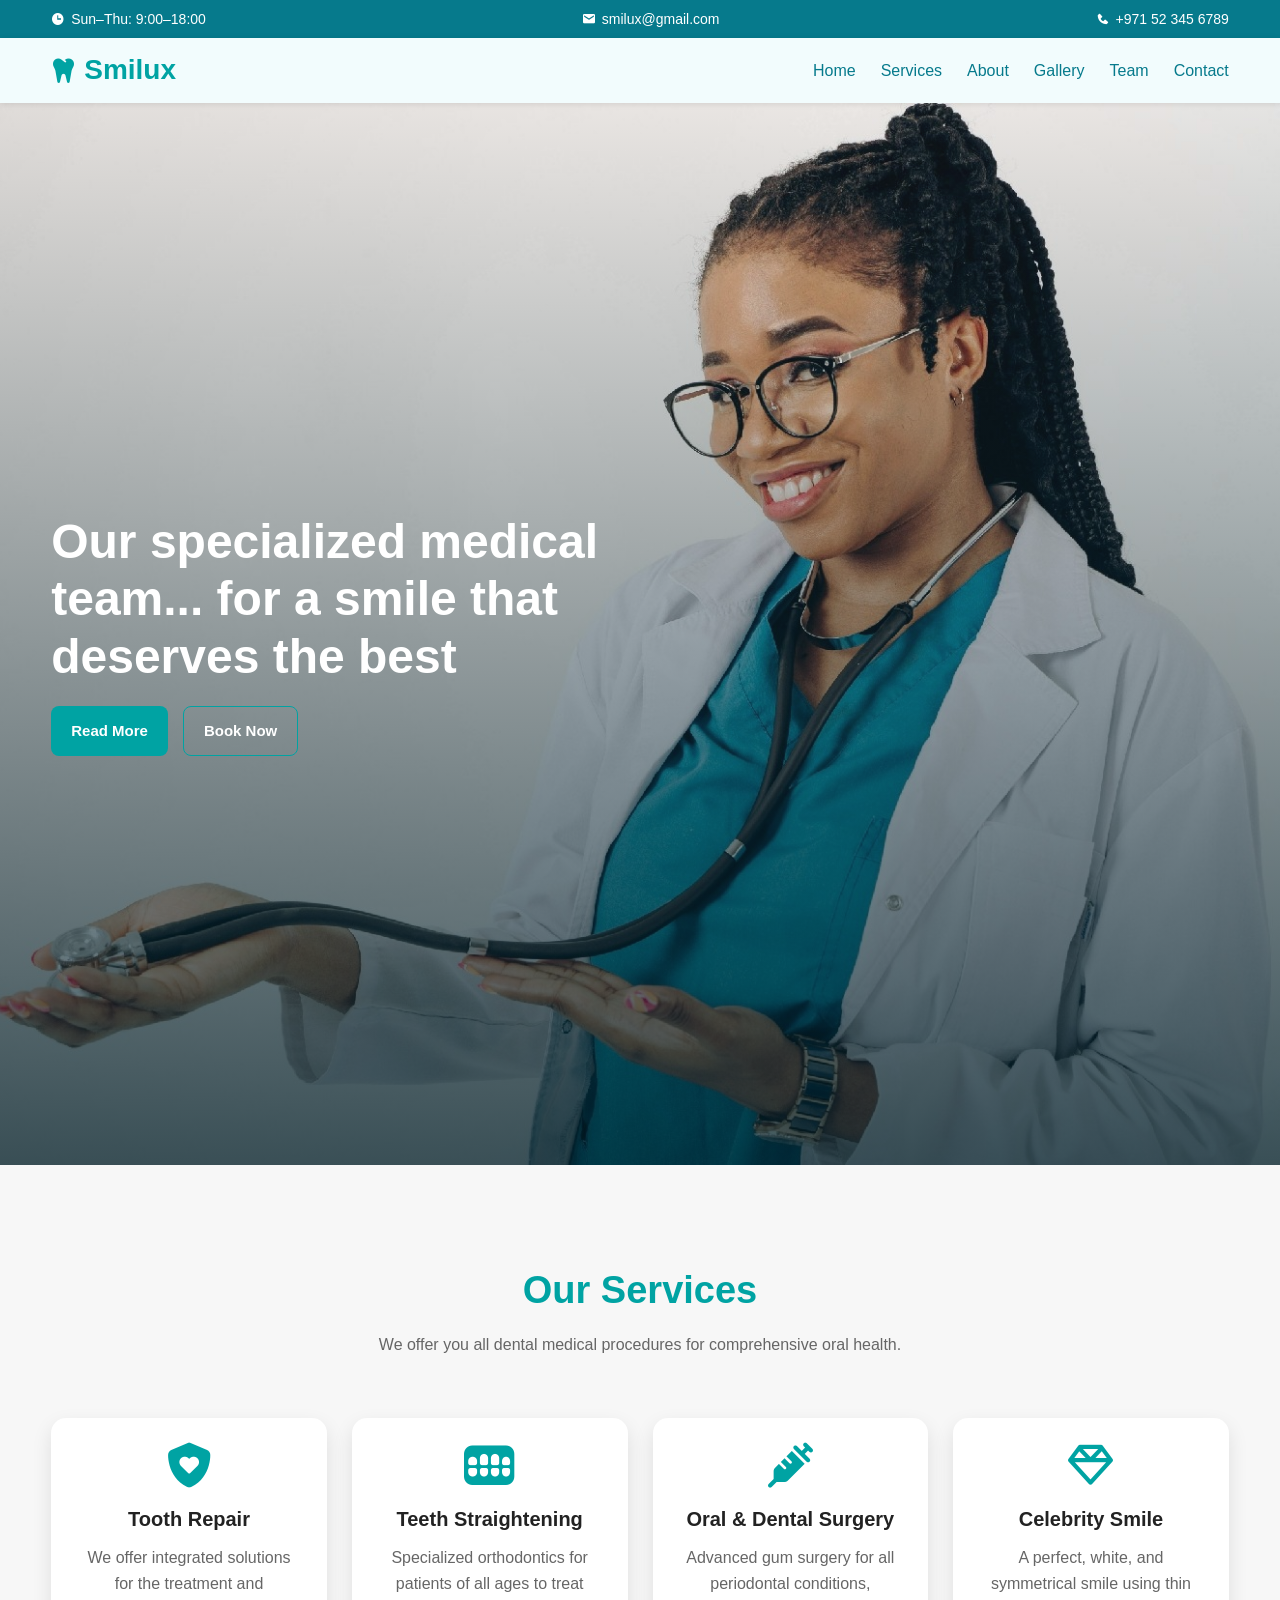
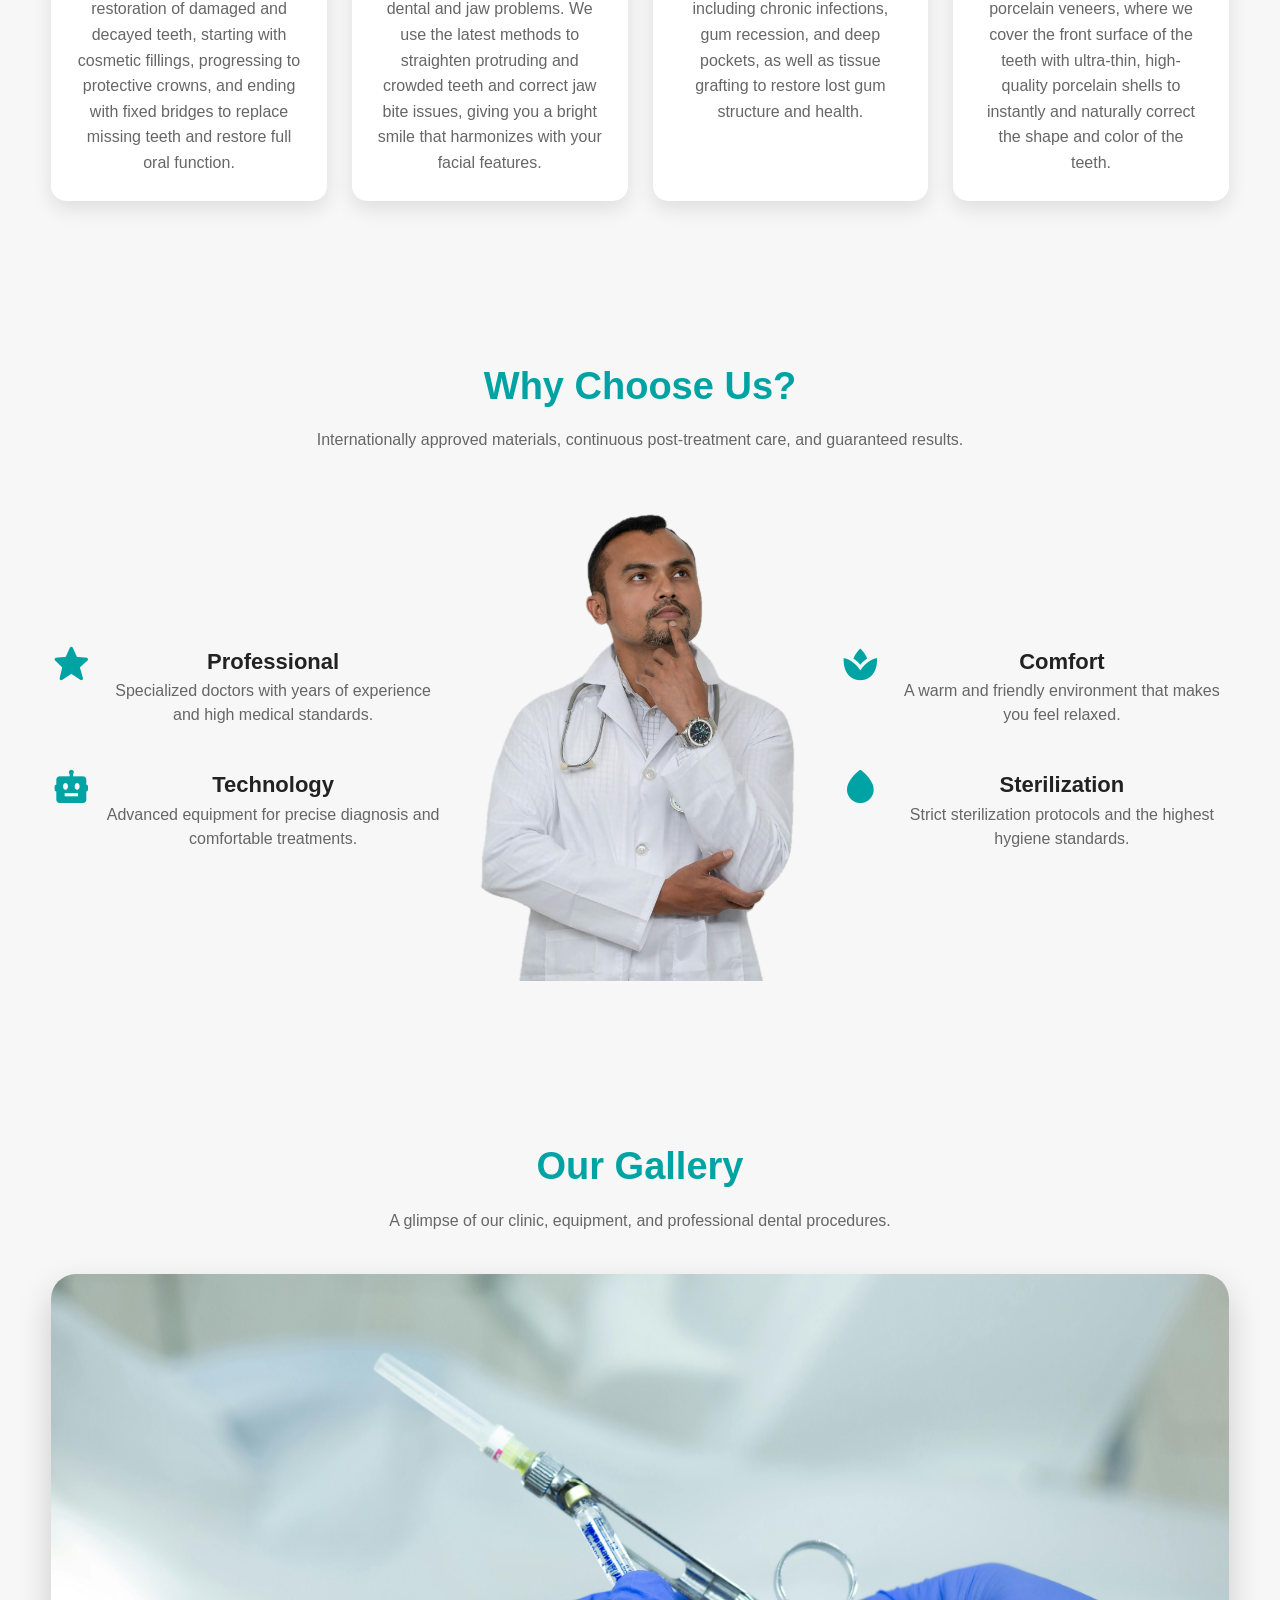
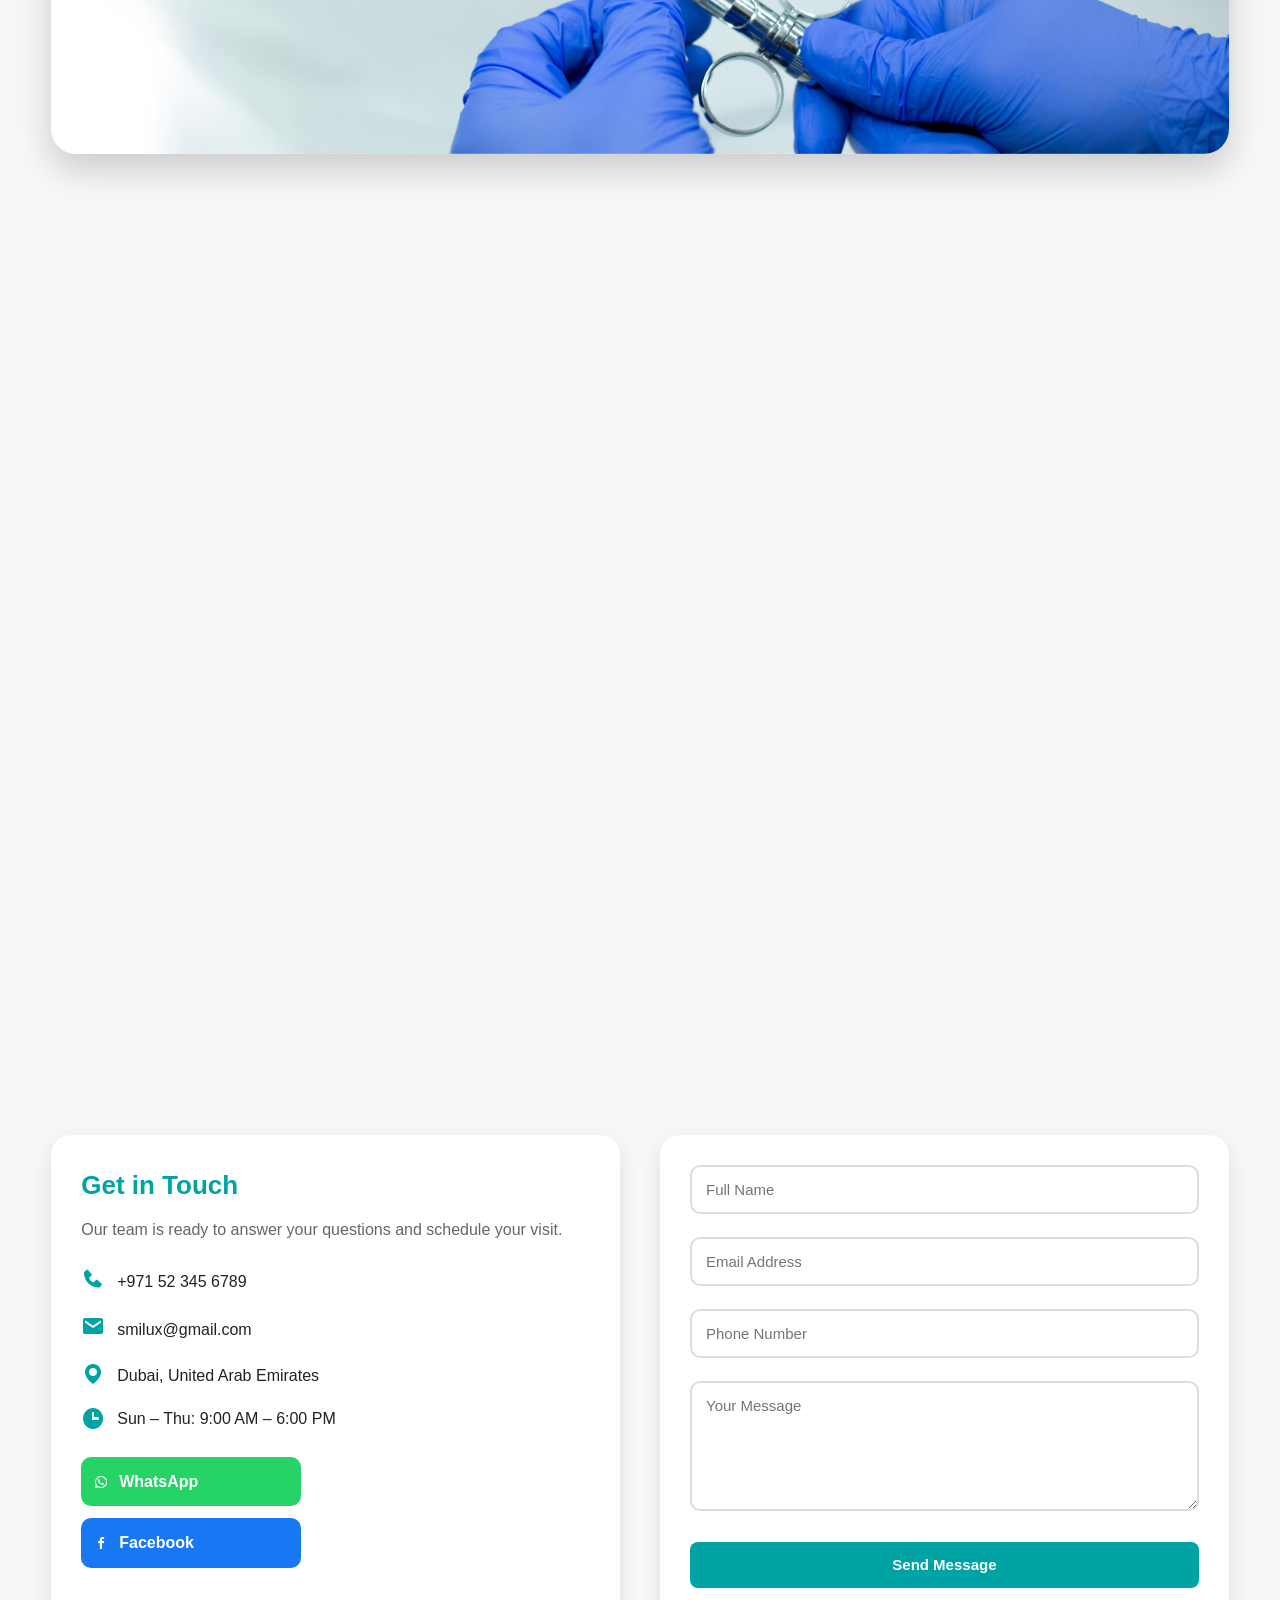
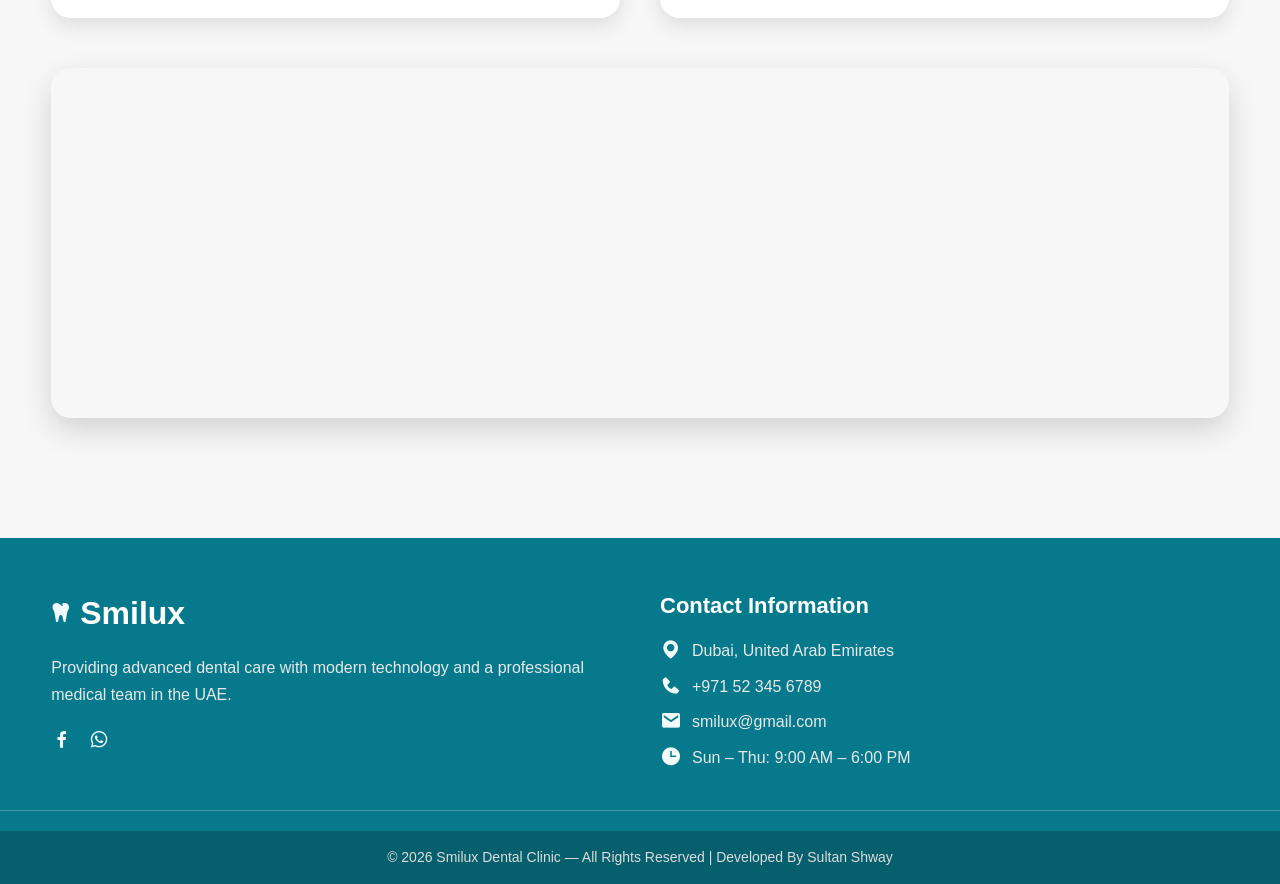
==== index.html @ c445cfec "Add files via upload" ====
<!DOCTYPE html>
<html style="scroll-behavior: smooth;">

<head>
    <meta charset="UTF-8">
    <meta name="viewport" content="width=device-width, initial-scale=1.0">
    <title>Smilux Dental Clinic</title>

    <link rel="stylesheet" href="https://cdnjs.cloudflare.com/ajax/libs/font-awesome/6.7.2/css/all.min.css">
    <link href="https://unpkg.com/boxicons@2.1.4/css/boxicons.min.css" rel="stylesheet">
    <link rel="icon" href="imegs/icon.png">
   
    <link href="https://unpkg.com/aos@2.3.1/dist/aos.css" rel="stylesheet">

    <link rel="stylesheet" href="style.css">
</head>

<body>

    <!-- التوب بار -->
    <section class="top-bar" id="top-bar">
        <div class="container top-flex">
            <div class="top-item"><i class="bx bxs-time"></i> Sun–Thu: 9:00–18:00</div>
            <div class="top-item"><i class="bx bxs-envelope"></i> smilux@gmail.com</div>
            <div class="top-item"><i class="bx bxs-phone"></i> +971 52 345 6789</div>
        </div>
    </section>

    <!-- النافبار  -->
    <header class="navbar">
        <div class="container nav-flex">

            <h2 class="logo"><i class="fa-solid fa-tooth"></i> Smilux</h2>

            <div class="menu-btn" id="menu-btn">
                <i class="bx bx-menu"></i>
            </div>

            <nav class="nav-links" id="nav-links">
                <a href="#top-bar">Home</a>
                <a href="#services">Services</a>
                <a href="#about">About</a>
                <a href="#gallary">Gallery</a>
                <a href="#team">Team</a>
                <a href="#contact">Contact</a>
            </nav>

        </div>
    </header>

    <!-- سكشن الهيرو -->
    <section class="hero" id="home">
        <div class="container">
            <h1 data-aos="fade-up">
                Our specialized medical team... for a smile that deserves the best
            </h1>

            <div class="btn-group">
                <a href="#services" class="btn btn-primary" data-aos="fade-down">Read More</a>
                <a href="booking.html" target="_blank" class="btn btn-outline" data-aos="fade-down">Book Now</a>
            </div>
        </div>
    </section>

    <!-- سكشن الخدمات الطبية -->
    <section class="services" id="services">
        <div class="container text-center">
            <h2 data-aos="fade-right">Our Services</h2>
            <p class="subtitle" data-aos="fade-right">
                We offer you all dental medical procedures for comprehensive oral health.
            </p>

            <div class="cards">
                <div class="card box" data-aos="fade-up">
                    <i class="fa-solid fa-shield-heart"></i>
                    <h4>Tooth Repair</h4>
                    <p>We offer integrated solutions for the treatment and restoration of damaged and decayed teeth,
                        starting with cosmetic fillings, progressing to protective crowns, and ending with fixed bridges
                        to replace missing teeth and restore full oral function.</p>
                </div>

                <div class="card box" data-aos="fade-up">
                    <i class="fa-solid fa-teeth"></i>
                    <h4>Teeth Straightening</h4>
                    <p>Specialized orthodontics for patients of all ages to treat dental and jaw problems. We use the
                        latest methods to straighten protruding and crowded teeth and correct jaw bite issues, giving
                        you a bright smile that harmonizes with your facial features.</p>
                </div>

                <div class="card box" data-aos="fade-up">
                    <i class="fa-solid fa-syringe"></i>
                    <h4>Oral & Dental Surgery</h4>
                    <p>Advanced gum surgery for all periodontal conditions, including chronic infections, gum recession,
                        and deep pockets, as well as tissue grafting to restore lost gum structure and health.</p>
                </div>

                <div class="card box" data-aos="fade-up">
                    <i class="fa-regular fa-gem"></i>
                    <h4>Celebrity Smile</h4>
                    <p>A perfect, white, and symmetrical smile using thin porcelain veneers, where we cover the front
                        surface of the teeth with ultra-thin, high-quality porcelain shells to instantly and naturally
                        correct the shape and color of the teeth.
                    </p>
                </div>
            </div>
        </div>
    </section>

    <!-- سكشن ال أباوت -->
    <section class="about" id="about">
        <div class="container text-center">

            <div class="title-box">
                <h2 data-aos="fade-right">Why Choose Us?</h2>
                <p class="subtitle" data-aos="fade-right">
                    Internationally approved materials, continuous post-treatment care, and guaranteed results.
                </p>
            </div>

            <div class="about-content">

                <div class="features" data-aos="fade-right">
                    <div class="feature">
                        <i class="bx bxs-star icon"></i>
                        <div>
                            <h3>Professional</h3>
                            <p>Specialized doctors with years of experience and high medical standards.</p>
                        </div>
                    </div>

                    <div class="feature">
                        <i class="bx bxs-bot icon"></i>
                        <div>
                            <h3>Technology</h3>
                            <p>Advanced equipment for precise diagnosis and comfortable treatments.</p>
                        </div>
                    </div>
                </div>

                <div class="about-img" data-aos="fade-up">
                    <img src="imegs/img2.png" alt="Doctor">
                </div>

                <div class="features" data-aos="fade-left">
                    <div class="feature">
                        <i class="bx bxs-spa icon"></i>
                        <div>
                            <h3>Comfort</h3>
                            <p>A warm and friendly environment that makes you feel relaxed.</p>
                        </div>
                    </div>

                    <div class="feature">
                        <i class="bx bxs-droplet icon"></i>
                        <div>
                            <h3>Sterilization</h3>
                            <p>Strict sterilization protocols and the highest hygiene standards.</p>
                        </div>
                    </div>
                </div>

            </div>
        </div>
    </section>

    <section class="gallery" id="gallary">
        <div class="container text-center">

            <h2 data-aos="fade-right">Our Gallery</h2>
            <p class="subtitle" data-aos="fade-right">
                A glimpse of our clinic, equipment, and professional dental procedures.
            </p>

            <!-- السلايدر -->
            <div class="gallery-hero" data-aos="zoom-in">
                <img id="galleryHeroImg" src="imegs/g1.jpg" alt="Gallery Hero">
            </div>

            <!-- الفيديوز -->
            <!-- <div class="gallery-grid">

                <div class="g-item">
                    <video src="videos/v1.mp4" controls></video>
                </div>

                <div class="g-item">
                    <video src="videos/v2.mp4" controls></video>
                </div>

                <div class="g-item">
                    <video src="videos/v5.mp4" controls></video>
                </div>

                <div class="g-item">
                    <video src="videos/v4.mp4" controls></video>
                </div> -->

                <!-- <div class="g-item">
                    <video src="videos/v5.mp4" controls></video>
                </div>

                <div class="g-item">
                    <video src="videos/v6.mp4" controls></video> -->
                <!-- </div> -->

            </div>

        </div>
    </section>


    <!-- سكشن الفريق الطبي -->
    <section class="team" id="team">
        <div class="container text-center">

            <h2 data-aos="fade-right">Our Team</h2>
            <p class="subtitle" data-aos="fade-right">
                Meet our professional and experienced dental specialists.
            </p>

            <div class="team-cards">

                <!-- دكتور الاول -->
                <div class="team-card box" data-aos="fade-up">
                    <div class="team-img">
                        <img src="imegs/im11.jpg" alt="Doctor">
                    </div>
                    <h3>Dr. Ella Jones</h3>
                    <p>Dental Surgeon</p>
                </div>
                <!-- الثاني -->
                <div class="team-card box" data-aos="fade-up">
                    <div class="team-img">
                        <img src="imegs/img2.jpg" alt="Doctor">
                    </div>
                    <h3>Dr. Ethan Smith</h3>
                    <p>Treatment Specialist</p>
                </div>
                <!-- الثالث -->
                <div class="team-card box" data-aos="fade-up">
                    <div class="team-img">
                        <img src="imegs/img3.jpg" alt="Doctor">
                    </div>
                    <h3>Dr. Mia Brown</h3>
                    <p>Cosmetic Dentistry</p>
                </div>
                <!-- الرابع -->
                <div class="team-card box" data-aos="fade-up">
                    <div class="team-img">
                        <img src="imegs/img4.jpg" alt="Doctor">
                    </div>
                    <h3>Dr. Guilia Fisher</h3>
                    <p>Orthodontics Specialist</p>
                </div>

            </div>
        </div>
    </section>


    <!-- سكشن التواصل -->
    <section class="contact" id="contact">
        <div class="container">

            <h2 data-aos="fade-right">Contact Us</h2>
            <p class="subtitle" data-aos="fade-right">
                We are here to assist you with appointments, inquiries, and dental consultations.
            </p>

            <div class="contact-wrapper">

                <!-- اليسار -->
                <div class="contact-info box" data-aos="fade-up">

                    <h3>Get in Touch</h3>
                    <p class="info-text">
                        Our team is ready to answer your questions and schedule your visit.
                    </p>

                    <div class="info-item">
                        <a href="tel:+971523456789" class="contact-link icon-link">
                            <i class="bx bxs-phone"></i>
                        </a>
                        <a href="tel:+971523456789" class="contact-link">+971 52 345 6789</a>
                    </div>

                    <div class="info-item">
                        <a href="mailto:contact@smilux.ae" class="contact-link icon-link">
                            <i class="bx bxs-envelope"></i>
                        </a>
                        <a href="mailto:contact@smilux.ae" class="contact-link">smilux@gmail.com</a>
                    </div>

                    <div class="info-item">
                        <i class="bx bxs-map"></i>
                        <span>Dubai, United Arab Emirates</span>
                    </div>

                    <div class="info-item">
                        <i class="bx bxs-time"></i>
                        <span>Sun – Thu: 9:00 AM – 6:00 PM</span>
                    </div>

                    <!-- السوشال -->
                    <div class="social-buttons">
                        <a href="https://wa.me/971523456789" target="_blank" class="whatsapp-btn">
                            <i class="bx bxl-whatsapp"></i> WhatsApp
                        </a>

                        <a href="https://facebook.com" target="_blank" class="facebook-btn">
                            <i class="bx bxl-facebook"></i> Facebook
                        </a>
                    </div>

                </div>

                <!-- اليمين -->
                <form class="contact-form box" id="contactForm" data-aos="fade-left">

                    <div class="form-group">
                        <input type="text" id="name" placeholder="Full Name" required>
                        <small class="error"></small>
                    </div>

                    <div class="form-group">
                        <input type="email" id="email" placeholder="Email Address" required>
                        <small class="error"></small>
                    </div>

                    <div class="form-group">
                        <input type="text" id="phone" placeholder="Phone Number" required>
                        <small class="error"></small>
                    </div>

                    <div class="form-group">
                        <textarea id="message" placeholder="Your Message" required></textarea>
                        <small class="error"></small>
                    </div>

                    <button class="btn btn-primary" type="submit">Send Message</button>

                    <p class="success-msg" id="successMsg">Message sent successfully!</p>

                </form>

            </div>

            <!-- الخريطة -->
            <div class="map" data-aos="zoom-in">
                <iframe
                    src="https://www.google.com/maps/embed?pb=!1m18!1m12!1m3!1d115632.4749489277!2d55.112268!3d25.204849!2m3!1f0!2f0!3f0!3m2!1i1024!2i768!4f13.1!3m3!1m2!1s0x3e5f434ddf6e4b0f%3A0xdeb6e5f7e5f0e!2sDubai%20-%20United%20Arab%20Emirates!5e0!3m2!1sen!2sae!4v1700000000000"
                    width="100%" height="350" style="border:0;" allowfullscreen="" loading="lazy">
                </iframe>
            </div>

        </div>
    </section>

    <!-- القسم السفلي -->
    <footer class="footer" data-aos="fade-up">
        <div class="container footer-content">

            <div class="footer-col">
                <h2 class="footer-logo"><i class="fa-solid fa-tooth"></i> Smilux</h2>
                <p class="footer-text">
                    Providing advanced dental care with modern technology and a professional medical team in the UAE.
                </p>

                <div class="footer-socials">
                    <a href="https://facebook.com" target="_blank"><i class="bx bxl-facebook"></i></a>
                    <a href="https://wa.me/971523456789" target="_blank"><i class="bx bxl-whatsapp"></i></a>
                </div>
            </div>

            <div class="footer-col">
                <h3>Contact Information</h3>

                <p><i class="bx bxs-map"></i> Dubai, United Arab Emirates</p>
                <p><i class="bx bxs-phone"></i> +971 52 345 6789</p>
                <p><i class="bx bxs-envelope"></i>smilux@gmail.com</p>
                <p><i class="bx bxs-time"></i> Sun – Thu: 9:00 AM – 6:00 PM</p>
            </div>

        </div>

        <div class="footer-divider"></div>

        <div class="footer-bottom">
            © 2026 Smilux Dental Clinic — All Rights Reserved | Developed By Sultan Shway
        </div>
    </footer>

    <button class="back-to-top" id="backToTop">
        <i class="bx bx-chevron-up"></i>
    </button>





    <!-- AOS -->
    <script src="https://unpkg.com/aos@2.3.1/dist/aos.js"></script>
    <script>AOS.init();</script>

    <script src="script.js"></script>

</body>

</html>
---- style.css ----
* {
    margin: 0;
    padding: 0;
    box-sizing: border-box;
    font-family: sans-serif;
}

:root {
    --primary: #067a8c;
    --accent: #00a3a3;
    --light: #f2fcfd;
    --text-dark: #222;
    --text-gray: #666;
    --bg-light: #f7f7f7;
    --bg-hero: #ddd9d6;
    --space-sm: 15px;
    --space-md: 30px;
    --space-lg: 60px;
    --radius-md: 15px;
    --radius-lg: 20px;
}

html {
    scroll-behavior: smooth;
}

body {
    background: var(--bg-light);
    line-height: 1.6;
    overflow-x: hidden;
    color: var(--text-dark);
}

img,
video,
iframe {
    max-width: 100%;
    display: block;
}

.container {
    width: min(92%, 1200px);
    margin: 0 auto;
}

.flex-between {
    display: flex;
    justify-content: space-between;
    align-items: center;
}

.text-center {
    text-align: center;
}

.btn {
    display: inline-flex;
    align-items: center;
    justify-content: center;
    min-height: 46px;
    padding: 12px 20px;
    border-radius: 8px;
    cursor: pointer;
    font-weight: 700;
    border: none;
    transition: 0.3s ease;
    font-size: 15px;
    text-decoration: none;
    text-align: center;
}

.btn-primary {
    background: var(--accent);
    color: #fff;
}

.btn-outline {
    background: transparent;
    border: 1px solid var(--accent);
    color: #fff;
}

.btn:hover {
    transform: scale(1.05);
}

.box {
    background: #fff;
    border-radius: var(--radius-md);
    padding: 25px;
    box-shadow: 0 8px 20px rgba(0, 0, 0, 0.1);
    transition: 0.3s ease;
}

.box:hover {
    transform: translateY(-10px);
    box-shadow: 0 12px 25px rgba(0, 0, 0, 0.25);
}

/* التوب بار */
.top-bar {
    background: var(--primary);
    color: #fff;
    padding: 8px 0;
    font-size: 14px;
}

.top-flex {
    display: flex;
    justify-content: space-between;
    align-items: center;
    gap: 15px;
    flex-wrap: wrap;
}

.top-item {
    display: flex;
    align-items: center;
    gap: 6px;
}

/* النافبار */
.navbar {
    background: var(--light);
    padding: 10px 0;
    position: sticky;
    top: 0;
    z-index: 100;
    box-shadow: 0 1px 6px rgba(0, 0, 0, 0.1);
}

.logo {
    font-size: clamp(1.5rem, 3vw, 1.75rem);
    font-weight: 700;
    color: var(--accent);
    display: flex;
    align-items: center;
    gap: 8px;
}

.nav-flex {
    display: flex;
    justify-content: space-between;
    align-items: center;
    gap: 20px;
    position: relative;
}

.nav-links {
    display: flex;
    gap: 25px;
    align-items: center;
    flex-wrap: wrap;
}

.nav-links a {
    text-decoration: none;
    color: var(--primary);
    font-weight: 500;
    transition: 0.3s;
}

.nav-links a:hover {
    color: var(--accent);
}

.menu-btn {
    display: none;
    font-size: 30px;
    cursor: pointer;
    color: var(--primary);
}

/* الهيرو */
.hero {
    height: 118vh;
    background: linear-gradient(rgba(255, 255, 255, 0.05), rgba(0, 30, 40, 0.75)), url("imegs/img1.jpg") no-repeat center/cover;
    background-size: cover;
    background-position: center;
    display: flex;
    align-items: center;
    color: #fff;
    padding: 80px 0;
}

.hero h1 {
    max-width: 640px;
    font-size: clamp(2rem, 5vw, 3rem);
    margin-bottom: 20px;
    line-height: 1.2;
}

.btn-group {
    display: flex;
    gap: 15px;
    flex-wrap: wrap;
}

.btn-group .btn {
    transition: all 0.3s ease;
}

.btn-group .btn:hover {
    animation: softPulse 0.85s ease-in-out infinite;
}

@keyframes softPulse {
    0% {
        transform: scale(1);
    }

    50% {
        transform: scale(1.045);
    }

    100% {
        transform: scale(1);
    }
}

.services,
.about,
.gallery,
.team,
.contact {
    padding: var(--space-lg) 0;
}

.services h2,
.title-box h2,
.gallery h2,
.team h2,
.contact h2 {
    font-size: clamp(2rem, 4vw, 2.375rem);
    color: var(--accent);
    margin: 35px auto 10px;
}

.services .subtitle,
.title-box .subtitle,
.gallery .subtitle,
.team .subtitle,
.contact .subtitle {
    max-width: 650px;
    margin: 0 auto 40px;
    color: var(--text-gray);
    line-height: 1.7;
}

/* سكشن الخدمات الطبية */
.cards {
    display: grid;
    grid-template-columns: repeat(auto-fit, minmax(240px, 1fr));
    gap: 25px;
    margin-top: 60px;
}

.card {
    min-height: 100%;
}

.card i {
    font-size: 45px;
    color: var(--accent);
    margin-bottom: 15px;
}

.card i:hover {
    color: var(--primary);
}

.card h4 {
    font-size: 20px;
    color: var(--text-dark);
    margin-bottom: 10px;
}

.card p {
    color: var(--text-gray);
}

/* سكشن ال أباوت */
.about-content {
    margin-top: var(--space-lg);
    display: grid;
    grid-template-columns: 1fr minmax(240px, 320px) 1fr;
    align-items: center;
    gap: 40px;
}

.about-img img {
    width: 100%;
    max-width: 320px;
    margin: 0 auto;
}

.features {
    display: flex;
    flex-direction: column;
    gap: 40px;
    width: 100%;
}

.feature {
    display: flex;
    align-items: flex-start;
    gap: 15px;
}

.feature .icon {
    font-size: 40px;
    color: var(--accent);
    min-width: 40px;
}

.feature .icon:hover {
    color: var(--primary);
}

.feature h3 {
    font-size: 22px;
    color: var(--text-dark);
}

.feature p {
    color: var(--text-gray);
    line-height: 1.5;
}

/* سكشن المعرض السلايدر */
.gallery-hero {
    width: 100%;
    height: clamp(240px, 50vw, 480px);
    border-radius: 25px;
    overflow: hidden;
    margin-bottom: 45px;
    box-shadow: 0 15px 35px rgba(0, 0, 0, 0.18);
    position: relative;
}

.gallery-hero img {
    width: 100%;
    height: 100%;
    object-fit: cover;
    opacity: 1;
    transition: opacity 0.8s ease, transform 0.8s ease;
}

@keyframes heroTransition {
    0% {
        opacity: 0;
        transform: scale(1.08) translateX(20px);
    }

    50% {
        opacity: 0.5;
        transform: scale(1.03) translateX(10px);
    }

    100% {
        opacity: 1;
        transform: scale(1) translateX(0);
    }
}

.gallery-hero img.animate {
    animation: heroTransition 1s ease forwards;
}

.gallery-grid {
    display: grid;
    grid-template-columns: repeat(2, minmax(0, 1fr));
    gap: 25px;
    margin-top: 30px;
}

.g-item {
    position: relative;
    overflow: hidden;
    border-radius: 20px;
    background: #000;
    box-shadow: 0 10px 25px rgba(0, 0, 0, 0.22);
    transition: transform 0.3s ease, box-shadow 0.3s ease;
    aspect-ratio: 3 / 1.8;
}

.g-item video {
    width: 100%;
    height: 100%;
    object-fit: cover;
    border-radius: 20px;
    transition: transform 0.45s ease, filter 0.35s ease;
}

.g-item::after {
    content: "";
    position: absolute;
    inset: 0;
    background: linear-gradient(to bottom, rgba(0, 0, 0, 0.0), rgba(0, 0, 0, 0.25));
    opacity: 0;
    transition: opacity 0.35s ease;
    pointer-events: none;
}

.g-item:hover {
    transform: translateY(-6px);
    box-shadow: 0 14px 30px rgba(0, 0, 0, 0.28);
}

.g-item:hover video {
    transform: scale(1.05);
    filter: brightness(0.9);
}

.g-item:hover::after {
    opacity: 0.6;
}

/* سكشن الفريق الطبي */
.team-cards {
    display: grid;
    grid-template-columns: repeat(auto-fit, minmax(240px, 1fr));
    gap: 30px;
}

.team-card {
    padding: 40px;
    border-radius: 20px;
    text-align: center;
    transition: 0.4s ease;
    position: relative;
    overflow: hidden;
    height: 350px;
}

.team-img {
    width: min(200px, 70vw);
    aspect-ratio: 1 / 1;
    margin: 0 auto 15px;
    border-radius: 50%;
    overflow: hidden;
    border: 4px solid var(--accent);
    box-shadow: 0 8px 20px rgba(0, 0, 0, 0.15);
}

.team-img img {
    width: 100%;
    height: 100%;
    object-fit: cover;
    transition: transform 0.5s ease;
}

.team-card h3 {
    font-size: 20px;
    color: var(--text-dark);
    margin-bottom: 5px;
}

.team-card p {
    color: var(--text-gray);
    font-size: 15px;
}

.team-card:hover {
    transform: translateY(-10px);
    box-shadow: 0 15px 35px rgba(0, 0, 0, 0.25);
}

.team-card:hover .team-img img {
    transform: translateY(-6px) rotate(3deg);
}

/* سكشن التواصل */
.contact-wrapper {
    display: grid;
    grid-template-columns: repeat(2, minmax(0, 1fr));
    gap: 40px;
}

.contact-info,
.contact-form {
    width: 100%;
    padding: 30px;
    border-radius: var(--radius-lg);
}

.contact-info h3 {
    font-size: 26px;
    color: var(--accent);
    margin-bottom: 10px;
}

.contact-info .info-text {
    color: var(--text-gray);
    margin-bottom: 25px;
}

.info-item {
    display: flex;
    align-items: center;
    gap: 12px;
    margin-bottom: 18px;
    color: var(--text-dark);
    word-break: break-word;
}

.info-item i {
    font-size: 24px;
    color: var(--accent);
    flex-shrink: 0;
}

.contact-link {
    color: var(--text-dark);
    text-decoration: none;
    transition: 0.3s;
    overflow-wrap: anywhere;
}

.contact-link:hover {
    color: var(--accent);
}

.icon-link i {
    transition: 0.3s;
}

.icon-link:hover i {
    animation: shake 0.4s ease;
    color: var(--primary);
}

@keyframes shake {
    0% {
        transform: translateX(0);
    }

    25% {
        transform: translateX(-3px);
    }

    50% {
        transform: translateX(3px);
    }

    75% {
        transform: translateX(-3px);
    }

    100% {
        transform: translateX(0);
    }
}

.social-buttons {
    margin-top: 25px;
    display: flex;
    flex-direction: column;
    gap: 12px;
    width: min(220px, 100%);
}

.social-buttons a {
    display: flex;
    align-items: center;
    gap: 10px;
    padding: 12px;
    border-radius: 10px;
    color: #fff;
    font-weight: 600;
    text-decoration: none;
    transition: 0.3s;
}

.whatsapp-btn {
    background: #25d366;
}

.whatsapp-btn:hover {
    background: #1ebe5d;
    transform: translateY(-3px);
}

.facebook-btn {
    background: #1877f2;
}

.facebook-btn:hover {
    background: #0f5fcc;
    transform: translateY(-3px);
}

.form-group {
    margin-bottom: 5px;
}

.contact-form input,
.contact-form textarea,
input,
select {
    width: 100%;
    padding: 14px;
    border-radius: 10px;
    border: 2px solid #ddd;
    outline: none;
    font-size: 15px;
    transition: 0.3s;
}

.contact-form input:focus,
.contact-form textarea:focus,
input:focus,
select:focus {
    border-color: var(--accent);
}

.contact-form textarea {
    min-height: 130px;
    resize: vertical;
}

.error {
    color: red;
    font-size: 13px;
    margin-top: 4px;
    display: none;
}

.success-msg,
.success {
    color: green;
    margin-top: 10px;
    display: none;
    font-weight: 600;
}

.map {
    margin-top: 50px;
    border-radius: var(--radius-lg);
    overflow: hidden;
    box-shadow: 0 12px 30px rgba(0, 0, 0, 0.15);
}

/* القسم السفلي للموقع */
.footer {
    background: var(--primary);
    color: #fff;
    padding: 50px 0 0;
    margin-top: 60px;
}

.footer-content {
    display: grid;
    grid-template-columns: repeat(2, minmax(0, 1fr));
    gap: 40px;
}

.footer-col {
    width: 100%;
}

.footer-logo {
    font-size: 32px;
    font-weight: 700;
    display: flex;
    align-items: center;
    gap: 10px;
    color: #fff;
    flex-wrap: wrap;
}

.footer-text {
    margin: 15px 0 20px;
    color: #e8e8e8;
    line-height: 1.7;
}

.footer-socials {
    display: flex;
    gap: 15px;
}

.footer-socials a {
    font-size: 28px;
    color: #fff;
    transition: 0.3s;
}

.footer-socials a:hover {
    color: var(--accent);
    transform: translateY(-4px);
}

.footer-col h3 {
    margin-bottom: 15px;
    font-size: 22px;
    color: #fff;
}

.footer-col p {
    margin-bottom: 10px;
    display: flex;
    align-items: flex-start;
    gap: 10px;
    color: #e8e8e8;
}

.footer-col i {
    font-size: 22px;
    color: var(--light);
    flex-shrink: 0;
}

.footer-divider {
    width: 100%;
    height: 1px;
    background: rgba(255, 255, 255, 0.25);
    margin-top: 30px;
}

.footer-bottom {
    margin-top: 20px;
    padding: 15px 12px;
    text-align: center;
    background: #055f6d;
    font-size: 14px;
    color: #dcdcdc;
}

.back-to-top {
    position: fixed;
    bottom: 25px;
    right: 25px;
    width: 48px;
    height: 48px;
    background: var(--accent);
    color: #fff;
    border: none;
    border-radius: 50%;
    font-size: 28px;
    cursor: pointer;
    display: none;
    align-items: center;
    justify-content: center;
    box-shadow: 0 6px 18px rgba(0, 0, 0, 0.25);
    transition: 0.3s ease;
    z-index: 999;
}

.back-to-top:hover {
    background: var(--primary);
    transform: translateY(-4px);
}

/* صفحة الحجز ال booking */
.booking-header {
    text-align: center;
    min-height: 90px;
    width: 100%;
    background-color: #00a3a3;
    color: #fff;
    padding: 20px 16px;
}

.booking-header h1 {
    font-size: clamp(1.8rem, 4vw, 2.4rem);
}

.booking-header h2 {
    font-size: clamp(1rem, 2.5vw, 1.4rem);
    font-weight: 600;
}

.booking-page {
    display: flex;
    align-items: center;
    justify-content: center;
    margin-top: 40px;
    padding: 0 16px 40px;
}

.header {
    text-align: center;
    padding: 50px 20px;
    background: linear-gradient(135deg, #0aa6c8, #0ac8b4);
    color: white;
}

.header h1 {
    margin: 0;
    font-size: 36px;
}

.header p {
    margin-top: 10px;
    font-size: 18px;
    opacity: 0.9;
}

.booking-box {
    max-width: 600px;
    margin: 40px auto;
    background: white;
    padding: 35px;
    border-radius: 18px;
    box-shadow: 0 10px 35px rgba(0, 0, 0, 0.08);
}

form {
    display: flex;
    flex-direction: column;
    gap: 18px;
}

label {
    color: #0a5c6b;
}

.input-error {
    border-color: #d9534f !important;
}

.select-wrapper {
    position: relative;
    background: #f8feff;
    border-radius: 10px;
    border: 1.5px solid #d4e6ea;
    padding: 2px;
}

.select-wrapper::after {
    content: "▾";
    position: absolute;
    top: 50%;
    right: 14px;
    transform: translateY(-50%);
    color: #0aa6c8;
    pointer-events: none;
    font-size: 18px;
}

select {
    appearance: none;
    -webkit-appearance: none;
    -moz-appearance: none;
    background: transparent;
    padding-right: 40px;
}

select option {
    padding: 12px;
    background: #ffffff;
    border-bottom: 1px solid #eef4f6;
}

select option:hover {
    background: #e8faff !important;
    color: #0aa6c8;
}

select::-webkit-scrollbar {
    width: 8px;
}

select::-webkit-scrollbar-thumb {
    background: #0aa6c8;
    border-radius: 10px;
}

select::-webkit-scrollbar-track {
    background: #e6f4f8;
}

.btn-sub {
    background: #0aa6c8;
    color: white;
    padding: 14px;
    border: none;
    border-radius: 10px;
    font-size: 18px;
    cursor: pointer;
    transition: 0.3s ease;
}

.btn-sub:hover {
    background: #0886a3;
    box-shadow: 0 8px 20px rgba(10, 166, 200, 0.35);
    transform: translateY(-3px);
}

/* resspon */
@media (max-width: 992px) {
    .top-flex {
        justify-content: center;
        gap: 10px;
    }

    .about-content {
        grid-template-columns: 1fr;
        text-align: center;
    }

    .feature {
        justify-content: center;
        text-align: left;
    }

    .contact-wrapper,
    .footer-content {
        grid-template-columns: 1fr;
    }
}

@media (max-width: 768px) {
    .menu-btn {
        display: block;
    }

    .nav-links {
        display: none;
        flex-direction: column;
        position: absolute;
        top: calc(100% + 10px);
        left: 0;
        width: 100%;
        background: var(--light);
        padding: 20px;
        gap: 18px;
        text-align: center;
        box-shadow: 0 4px 10px rgba(0, 0, 0, 0.1);
        border-radius: 0 0 16px 16px;
        z-index: 9999;
    }

    .nav-links.active {
        display: flex;
    }

    .top-flex {
        flex-direction: column;
        gap: 6px;
        font-size: 13px;
    }

    .hero {
        min-height: auto;
        padding: 70px 0;
        text-align: center;
        background-position: center;
    }

    .hero h1 {
        max-width: 100%;
    }

    .btn-group {
        justify-content: center;
    }

    .gallery-grid {
        grid-template-columns: 1fr;
    }

    .box,
    .contact-info,
    .contact-form {
        padding: 20px;
    }

    .footer {
        margin-top: 40px;
    }
}

@media (max-width: 576px) {
    .container {
        width: min(94%, 1200px);
    }

    .services,
    .about,
    .gallery,
    .team,
    .contact {
        padding: 45px 0;
    }

    .btn,
    .btn-group .btn {
        width: 100%;
    }

    .btn-group {
        flex-direction: column;
    }

    .feature {
        flex-direction: column;
        align-items: center;
        text-align: center;
    }

    .contact-info,
    .contact-form,
    .card,
    .team-card {
        width: 100%;
    }

    .info-item {
        align-items: flex-start;
    }

    .social-buttons {
        width: 100%;
    }

    .back-to-top {
        width: 42px;
        height: 42px;
        right: 16px;
        bottom: 16px;
        font-size: 24px;
    }
}

@media (max-width: 400px) {
    .logo {
        font-size: 1.3rem;
    }

    .booking-page {
        padding: 0 12px 30px;
    }

    .booking-header h1 {
        font-size: 1.6rem;
    }
}
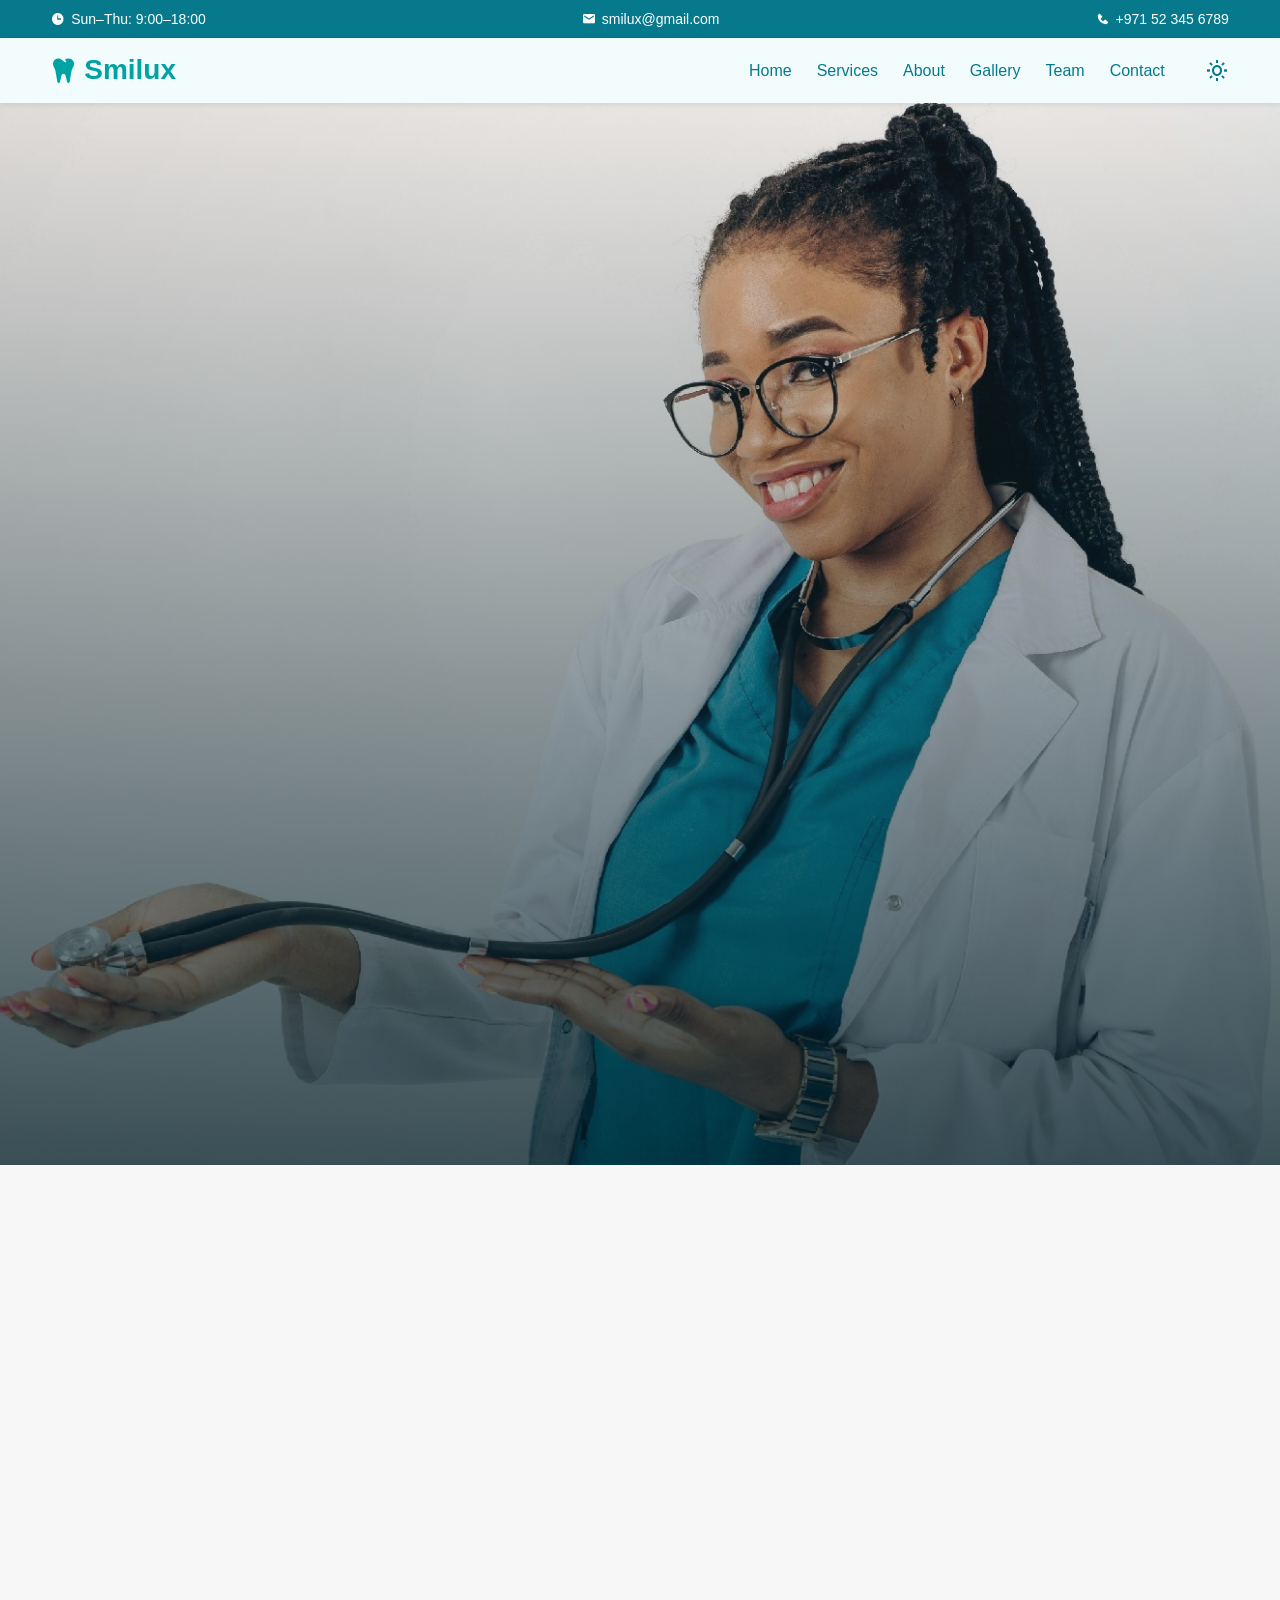
==== commit 5b50a0ed: "Add files via upload" ====
--- a/index.html
+++ b/index.html
@@ -9,7 +9,7 @@
     <link rel="stylesheet" href="https://cdnjs.cloudflare.com/ajax/libs/font-awesome/6.7.2/css/all.min.css">
     <link href="https://unpkg.com/boxicons@2.1.4/css/boxicons.min.css" rel="stylesheet">
     <link rel="icon" href="imegs/icon.png">
-   
+
     <link href="https://unpkg.com/aos@2.3.1/dist/aos.css" rel="stylesheet">
 
     <link rel="stylesheet" href="style.css">
@@ -43,6 +43,9 @@
                 <a href="#gallary">Gallery</a>
                 <a href="#team">Team</a>
                 <a href="#contact">Contact</a>
+                <div class="theme-toggle" id="theme-toggle">
+                    <i class="bx bx-sun"></i>
+                </div>
             </nav>
 
         </div>
@@ -195,15 +198,15 @@
                     <video src="videos/v4.mp4" controls></video>
                 </div> -->
 
-                <!-- <div class="g-item">
+            <!-- <div class="g-item">
                     <video src="videos/v5.mp4" controls></video>
                 </div>
 
                 <div class="g-item">
                     <video src="videos/v6.mp4" controls></video> -->
-                <!-- </div> -->
-
-            </div>
+            <!-- </div> -->
+
+        </div>
 
         </div>
     </section>
--- a/style.css
+++ b/style.css
@@ -20,27 +20,177 @@
     --radius-lg: 20px;
 }
 
+:root[data-theme="dark"] {
+    /* الألوان الأساسية */
+    --primary: #0aa0b5;
+    --accent: #00c2c2;
+
+    /* الخلفيات (Soft Dark عالمي) */
+    --bg-light: #141617;     /* الخلفية العامة */
+    --bg-hero: #1a1d1f;      /* خلفية الهيرو */
+    --light: #121718;        /* خلفية العناصر الثانوية */
+    --card-bg: #1c1f21;      /* خلفية الكروت */
+    --section-bg: #16181a;   /* خلفية الأقسام */
+
+    /* النصوص */
+    --text-dark: #e8e8e8;    /* النص الأساسي */
+    --text-gray: #b8b8b8;    /* النص الثانوي */
+    --text-muted: #8a8a8a;   /* النص الضعيف */
+
+    /* الحدود */
+    --border-soft: rgba(255, 255, 255, 0.06);
+
+    /* الظلال */
+    --shadow-soft: 0 4px 20px rgba(0, 0, 0, 0.35);
+}
+
+
+[data-theme="dark"] body {
+    background: var(--bg-light);
+    color: var(--text-dark);
+}
+
+
+[data-theme="dark"] .top-bar {
+    background: #1c1f21; /* أفتح طبقة */
+    color: var(--text-gray);
+    border-bottom: 1px solid var(--border-soft);
+}
+
+[data-theme="dark"] .top-bar i {
+    color: var(--text-dark);
+}
+
+
+
+[data-theme="dark"] .navbar {
+    background: #181a1c;
+    border-bottom: 1px solid var(--border-soft);
+}
+
+[data-theme="dark"] .navbar a {
+    color: var(--text-dark);
+}
+
+[data-theme="dark"] .navbar a:hover {
+    color: var(--accent);
+}
+
+[data-theme="dark"] .navbar i {
+    color: var(--text-dark);
+}
+
+/* زر أساسي */
+.btn-primary {
+    background: #0aa0b5;
+    color: #fff;
+    border: none;
+    padding: 12px 28px;
+    border-radius: 6px;
+    transition: 0.3s ease;
+}
+
+.btn-primary:hover {
+    background: #00c2c2;
+}
+
+/* زر ثانوي */
+.btn-secondary {
+    background: #2a2a2a;
+    color: #fff;
+    border: none;
+    padding: 12px 28px;
+    border-radius: 6px;
+    transition: 0.3s ease;
+}
+
+.btn-secondary:hover {
+    background: #3a3a3a;
+}
+
+/* تثبيت الأزرار في الوضع الداكن */
+[data-theme="dark"] .btn-primary {
+    background: #0aa0b5 !important;
+    color: #fff !important;
+}
+
+[data-theme="dark"] .btn-primary:hover {
+    background: #00c2c2 !important;
+}
+
+[data-theme="dark"] .btn-secondary {
+    background: #2a2a2a !important;
+    color: #fff !important;
+}
+
+[data-theme="dark"] .btn-secondary:hover {
+    background: #3a3a3a !important;
+}
+[data-theme="dark"] i,
+[data-theme="dark"] svg {
+    color: var(--text-dark) !important;
+    fill: var(--text-dark) !important;
+}
+[data-theme="dark"] .card,
+[data-theme="dark"] .service-card,
+[data-theme="dark"] .box,
+[data-theme="dark"] .team-card {
+    background: var(--card-bg);
+    border: 1px solid var(--border-soft);
+    box-shadow: var(--shadow-soft);
+    color: var(--text-dark);
+}
+[data-theme="dark"] h1,
+[data-theme="dark"] h2,
+[data-theme="dark"] h3 {
+    color: var(--text-dark);
+}
+
+[data-theme="dark"] p,
+[data-theme="dark"] li {
+    color: var(--text-gray);
+}
+
+
 html {
     scroll-behavior: smooth;
 }
 
 body {
     background: var(--bg-light);
+    color: var(--text-dark);
     line-height: 1.6;
     overflow-x: hidden;
-    color: var(--text-dark);
+    position: relative;
+
+}
+
+
+
+.theme-toggle {
+    font-size: 24px;
+    cursor: pointer;
+    margin-left: 15px;
+    display: flex;
+    align-items: center;
+}
+
+.theme-toggle i {
+    pointer-events: none;
+    color: var(--primary);
 }
 
 img,
 video,
 iframe {
+    display: block;
     max-width: 100%;
-    display: block;
 }
 
 .container {
     width: min(92%, 1200px);
     margin: 0 auto;
+    overflow-x: clip;
 }
 
 .flex-between {
@@ -182,6 +332,31 @@
     color: #fff;
     padding: 80px 0;
 }
+
+[data-theme="dark"] .hero {
+    background:
+        linear-gradient(
+            to bottom,
+            rgba(0, 20, 28, 0.48) 0%,
+            rgba(0, 18, 26, 0.60) 35%,
+            rgba(0, 15, 22, 0.72) 65%,
+            rgba(0, 12, 18, 0.82) 100%
+        ),
+        url("imegs/img1.jpg") no-repeat center/cover;
+}
+
+[data-theme="dark"] .hero h1,
+[data-theme="dark"] .hero p {
+    color: var(--text-dark);
+}
+
+
+
+
+
+
+
+
 
 .hero h1 {
     max-width: 640px;
@@ -932,6 +1107,13 @@
         z-index: 9999;
     }
 
+    .theme-toggle {
+        width: 100%;
+        padding: 10px 0;
+        margin: 0;
+        justify-content: center;
+    }
+
     .nav-links.active {
         display: flex;
     }
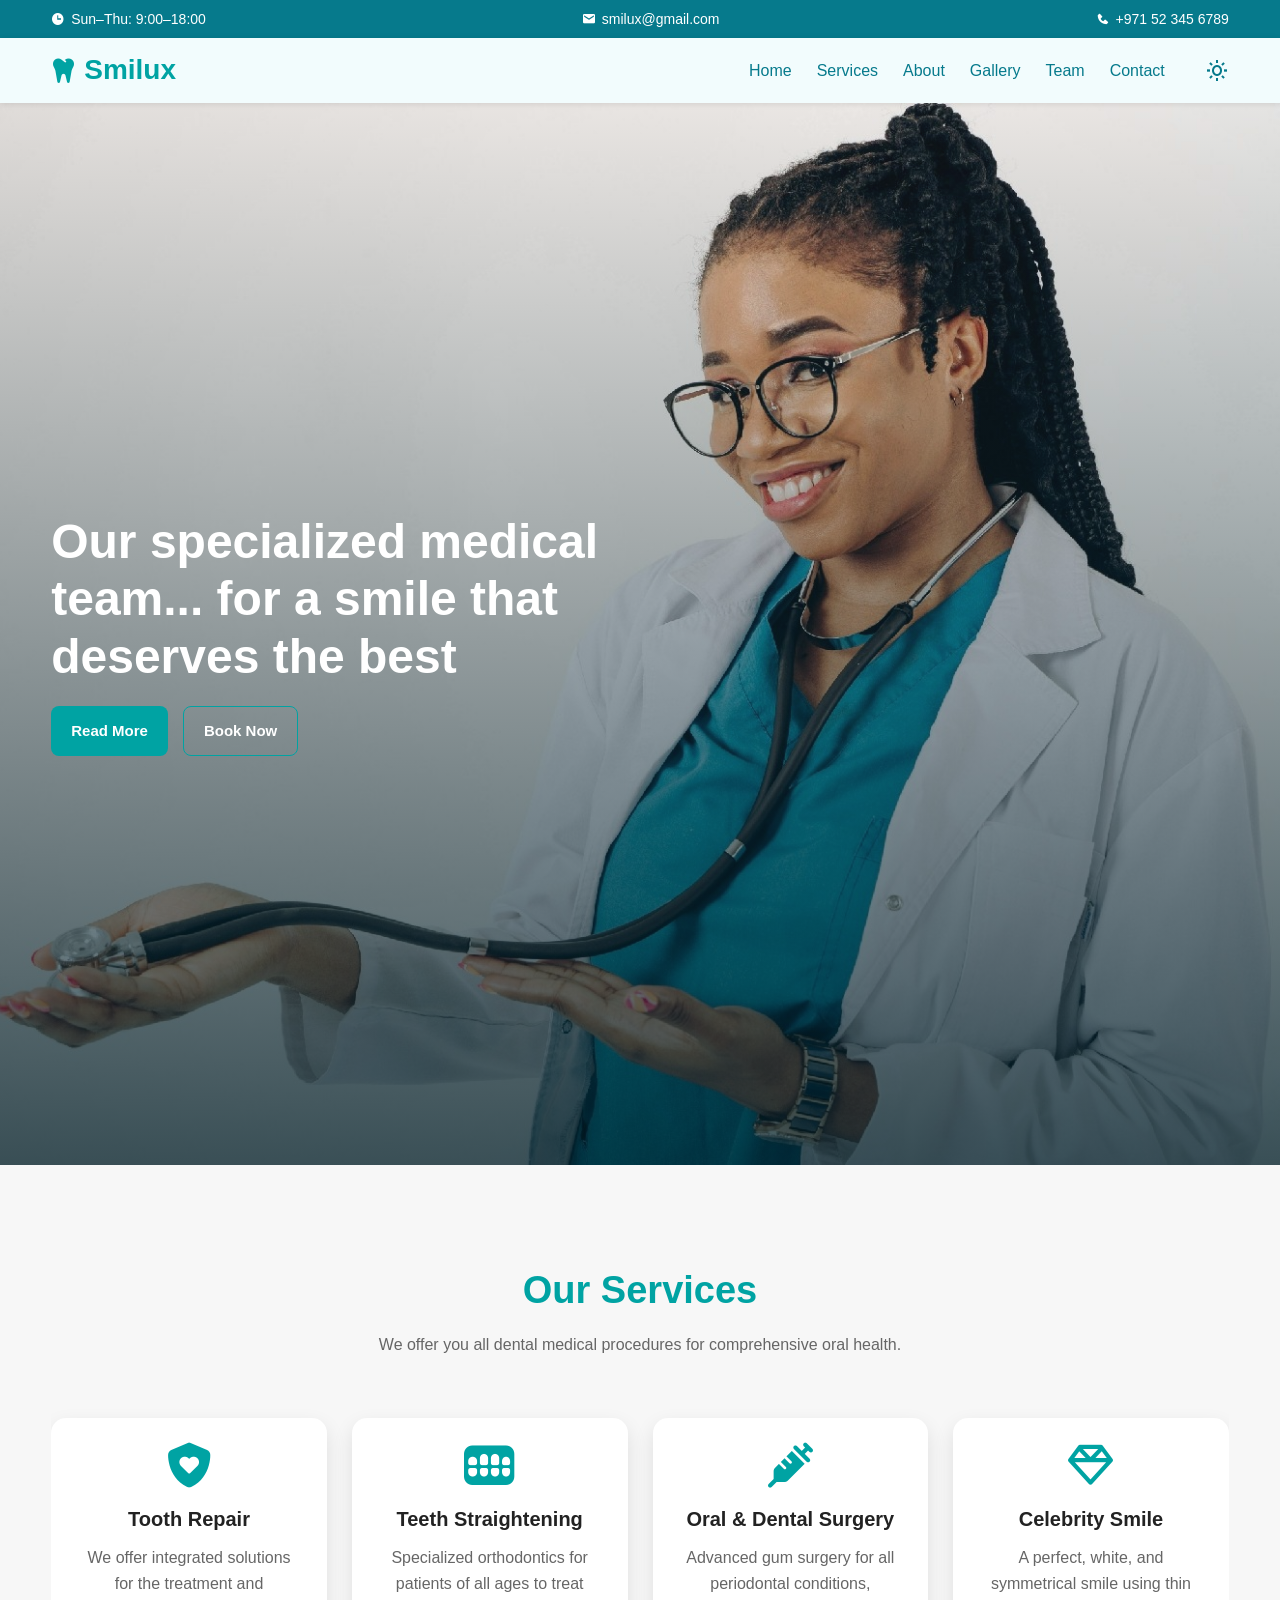
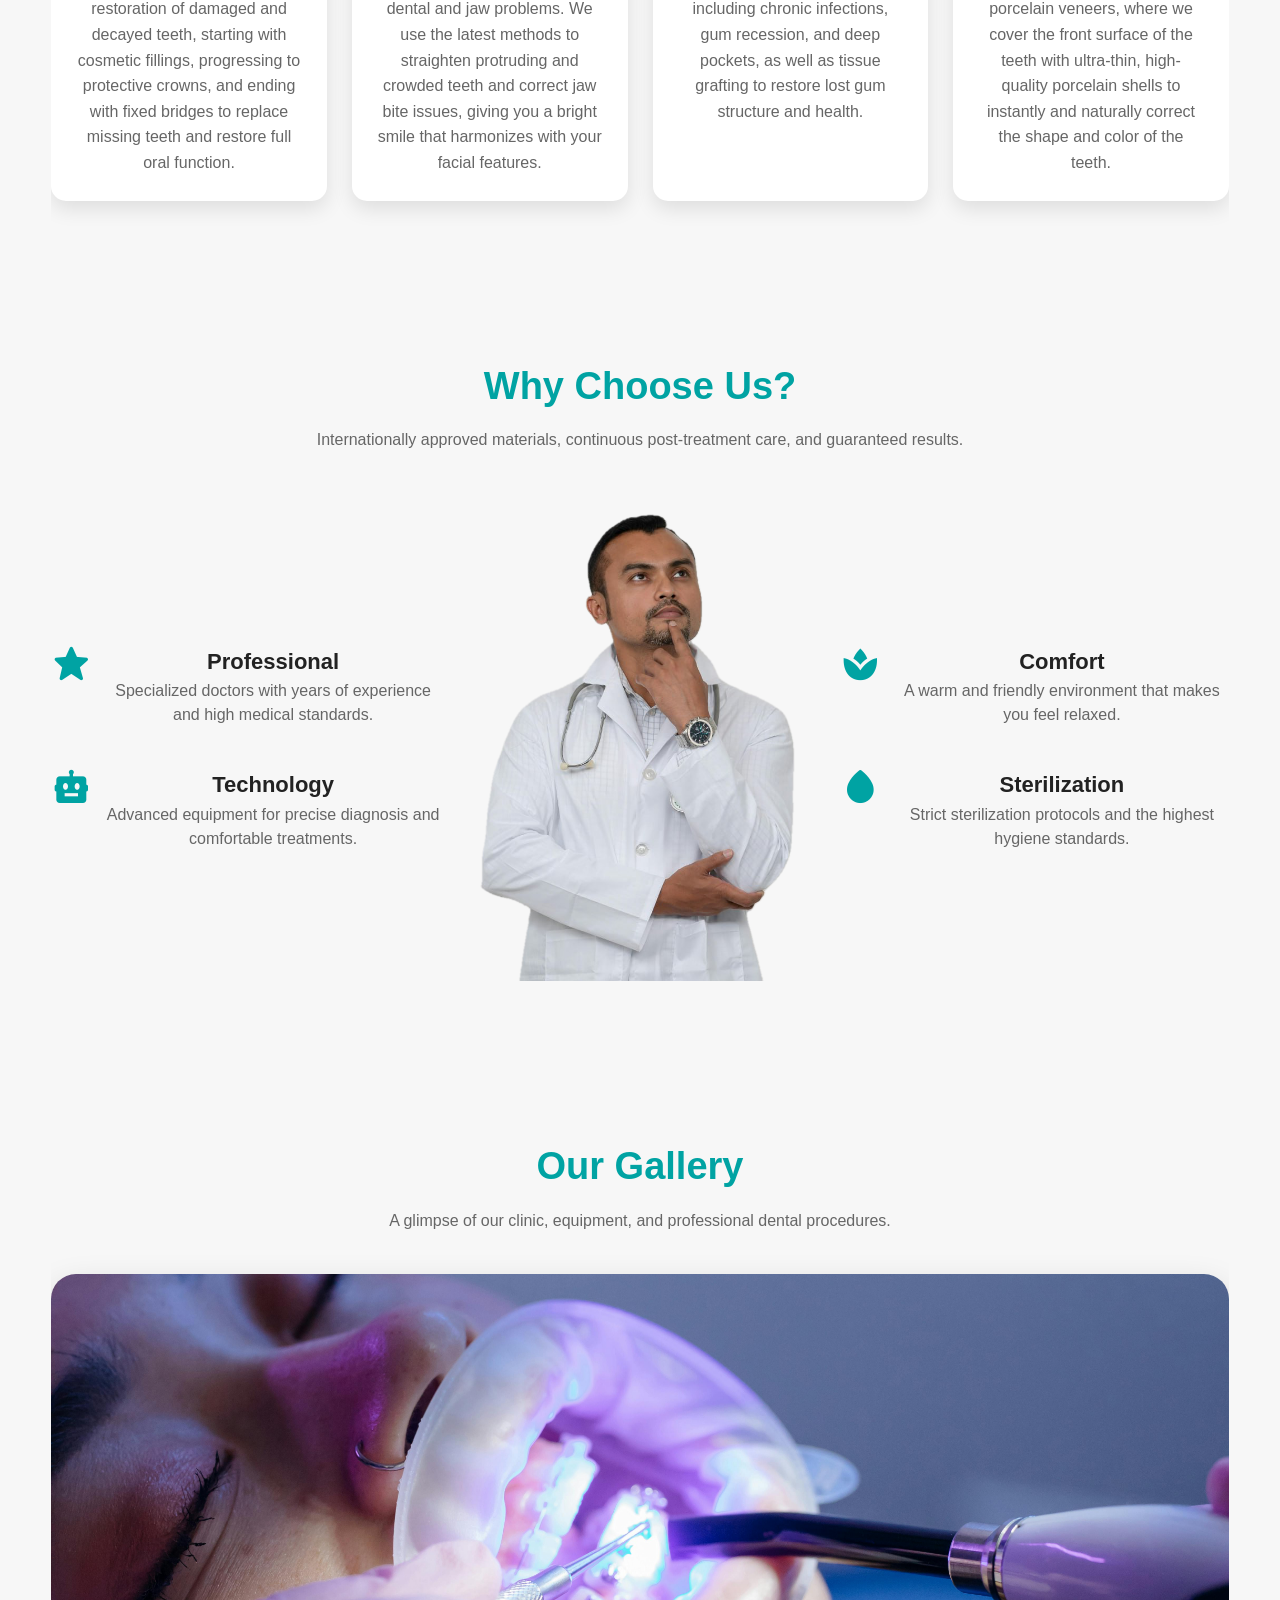
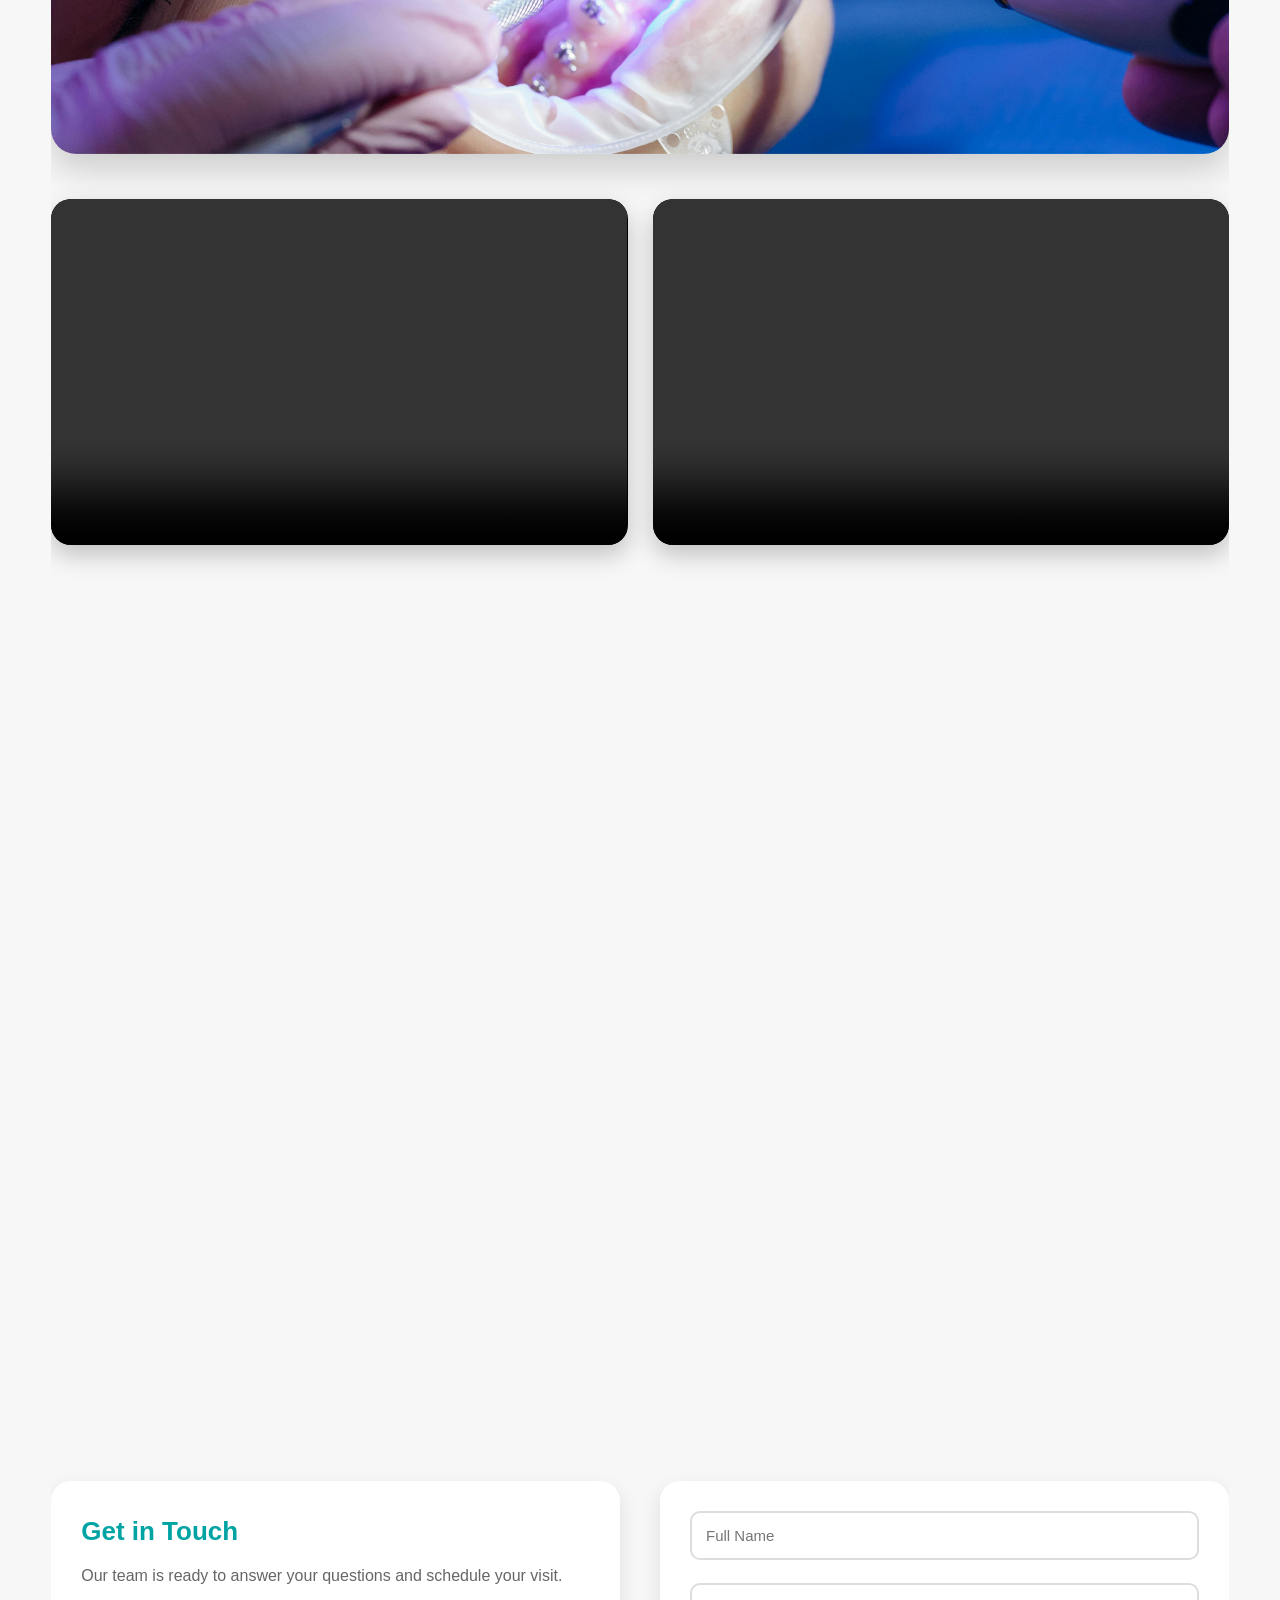
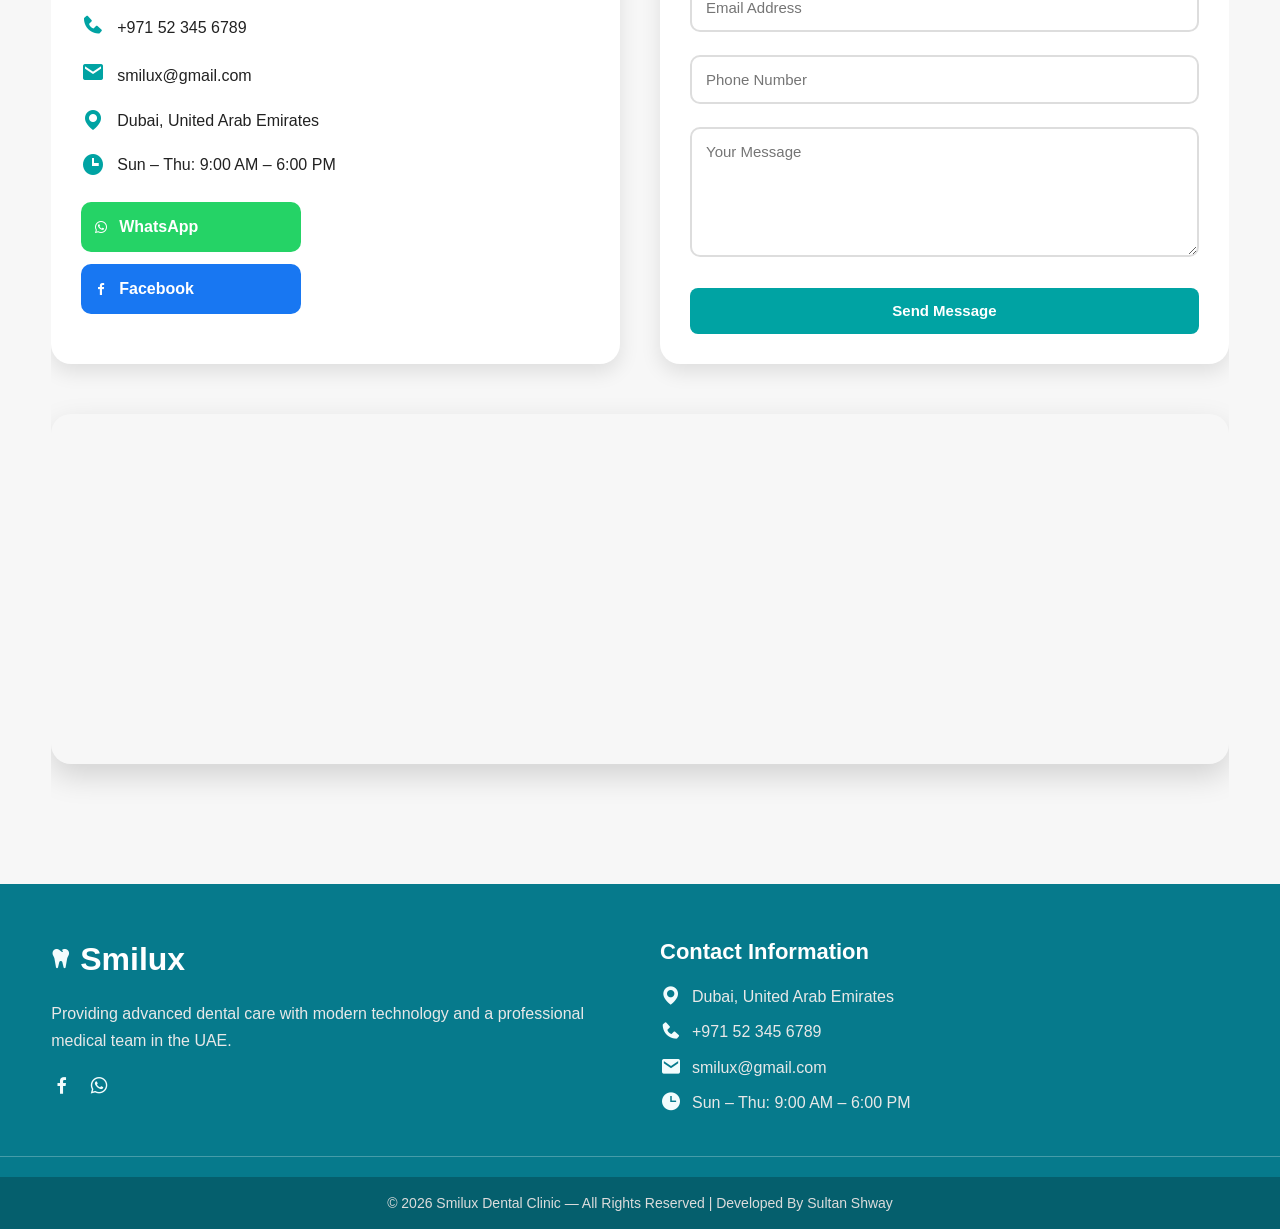
==== commit 8f933858: "Add files via upload" ====
--- a/index.html
+++ b/index.html
@@ -180,7 +180,7 @@
             </div>
 
             <!-- الفيديوز -->
-            <!-- <div class="gallery-grid">
+            <div class="gallery-grid">
 
                 <div class="g-item">
                     <video src="videos/v1.mp4" controls></video>
@@ -190,7 +190,7 @@
                     <video src="videos/v2.mp4" controls></video>
                 </div>
 
-                <div class="g-item">
+                <!-- <div class="g-item">
                     <video src="videos/v5.mp4" controls></video>
                 </div>
 
@@ -198,15 +198,15 @@
                     <video src="videos/v4.mp4" controls></video>
                 </div> -->
 
-            <!-- <div class="g-item">
+                <!-- <div class="g-item">
                     <video src="videos/v5.mp4" controls></video>
                 </div>
 
                 <div class="g-item">
-                    <video src="videos/v6.mp4" controls></video> -->
-            <!-- </div> -->
-
-        </div>
+                    <video src="videos/v6.mp4" controls></video>
+                </div> -->
+
+            </div>
 
         </div>
     </section>
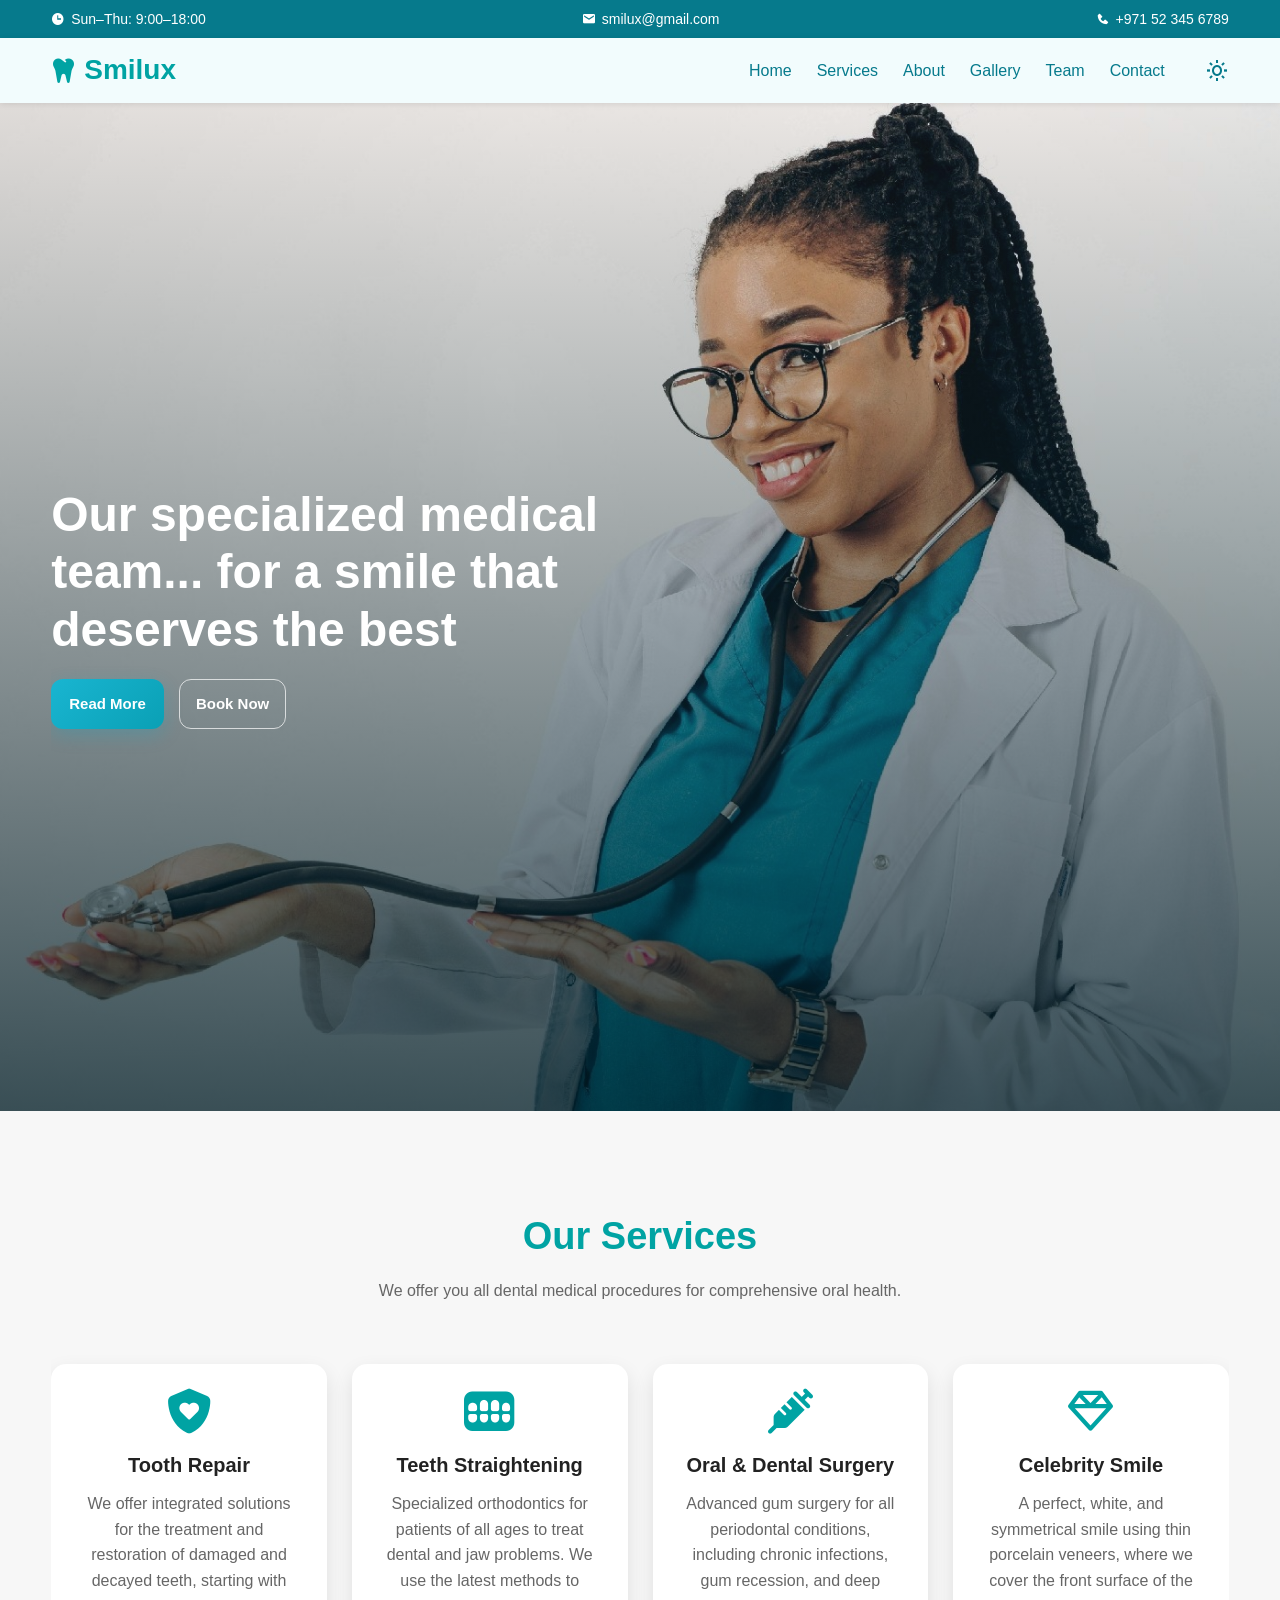
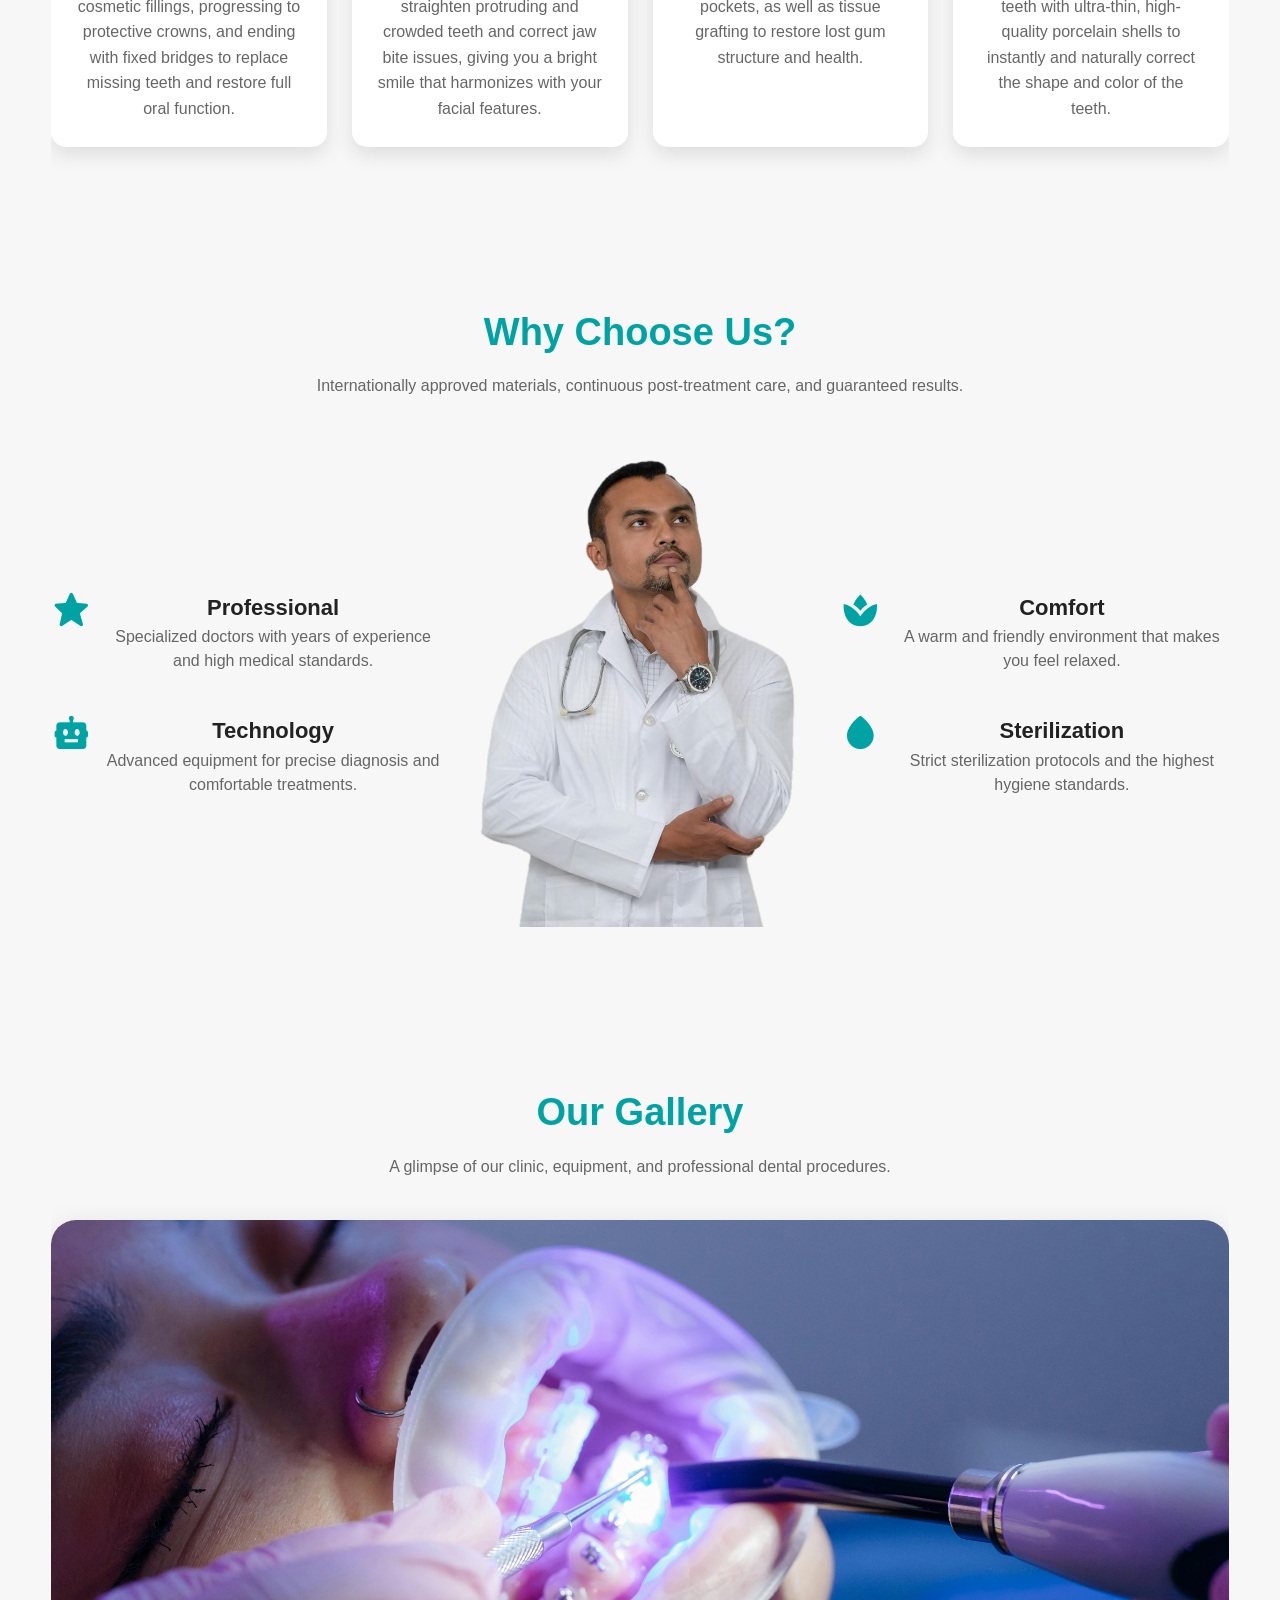
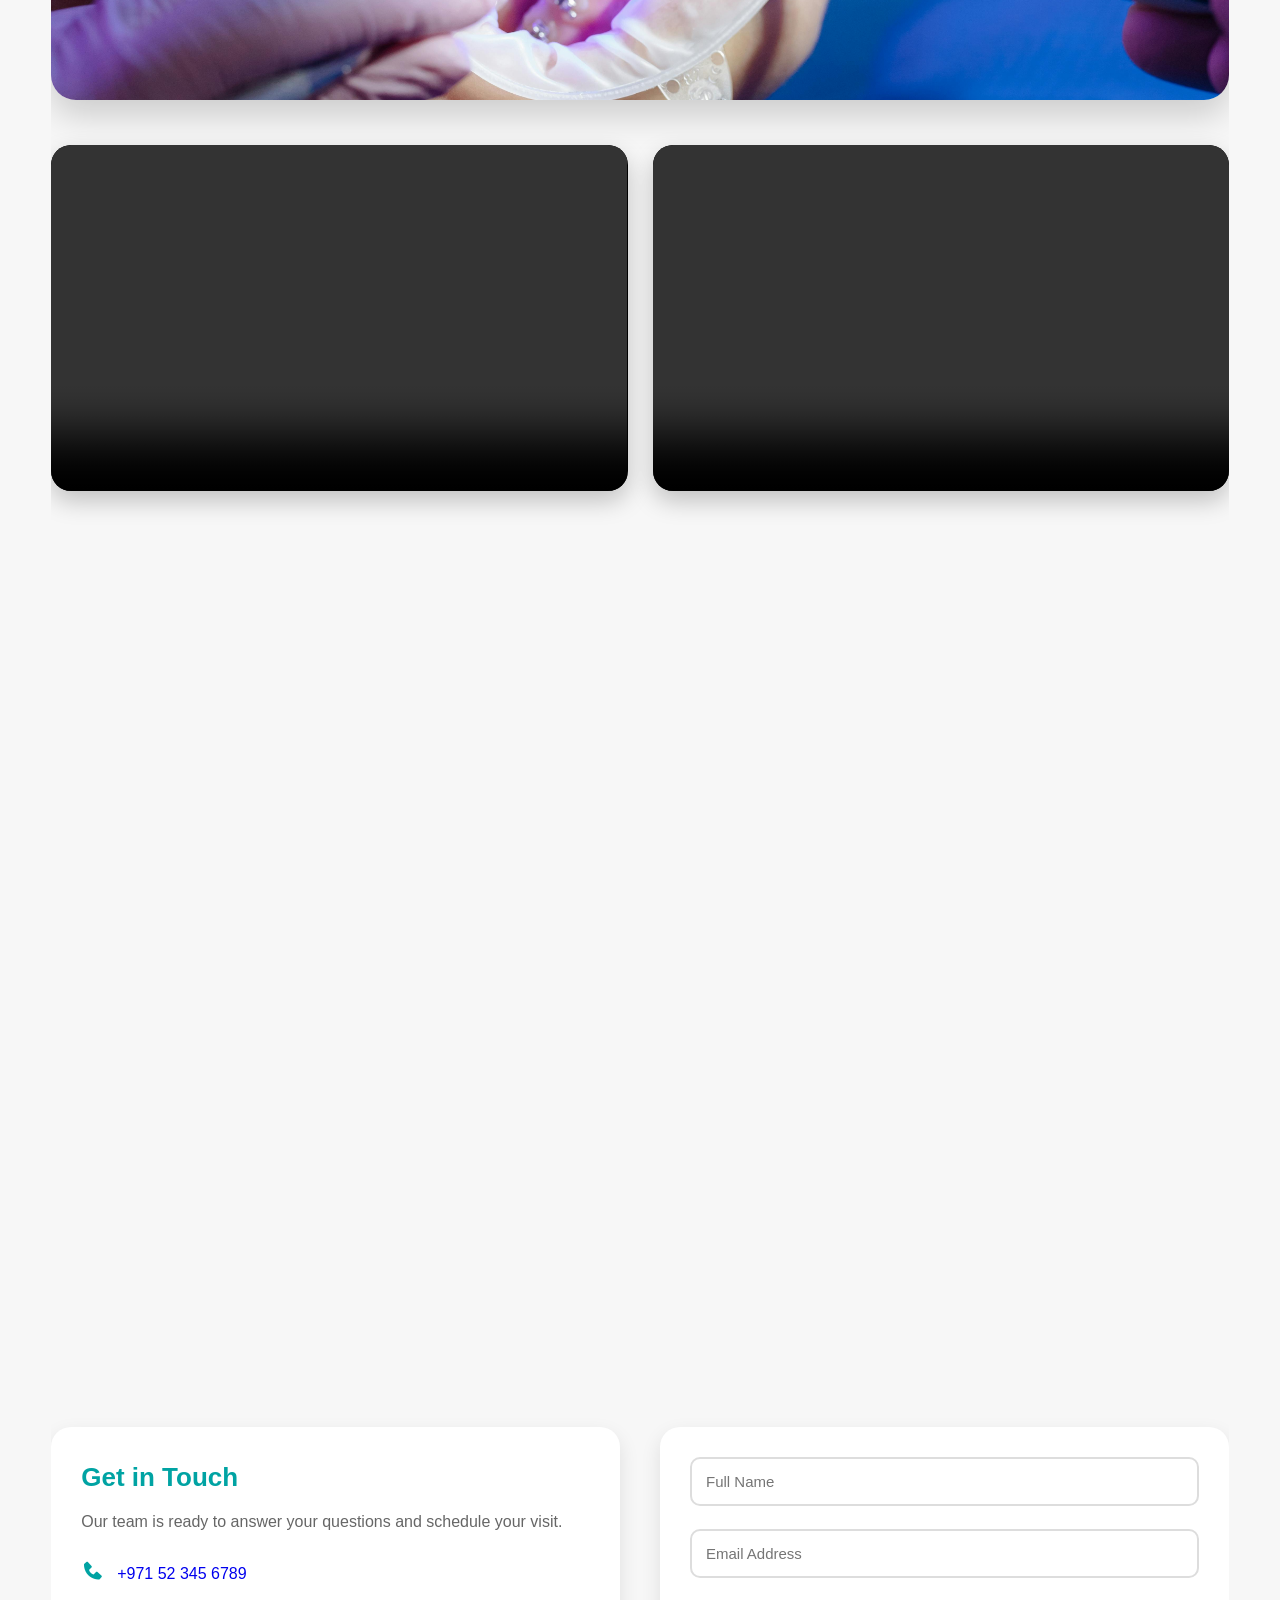
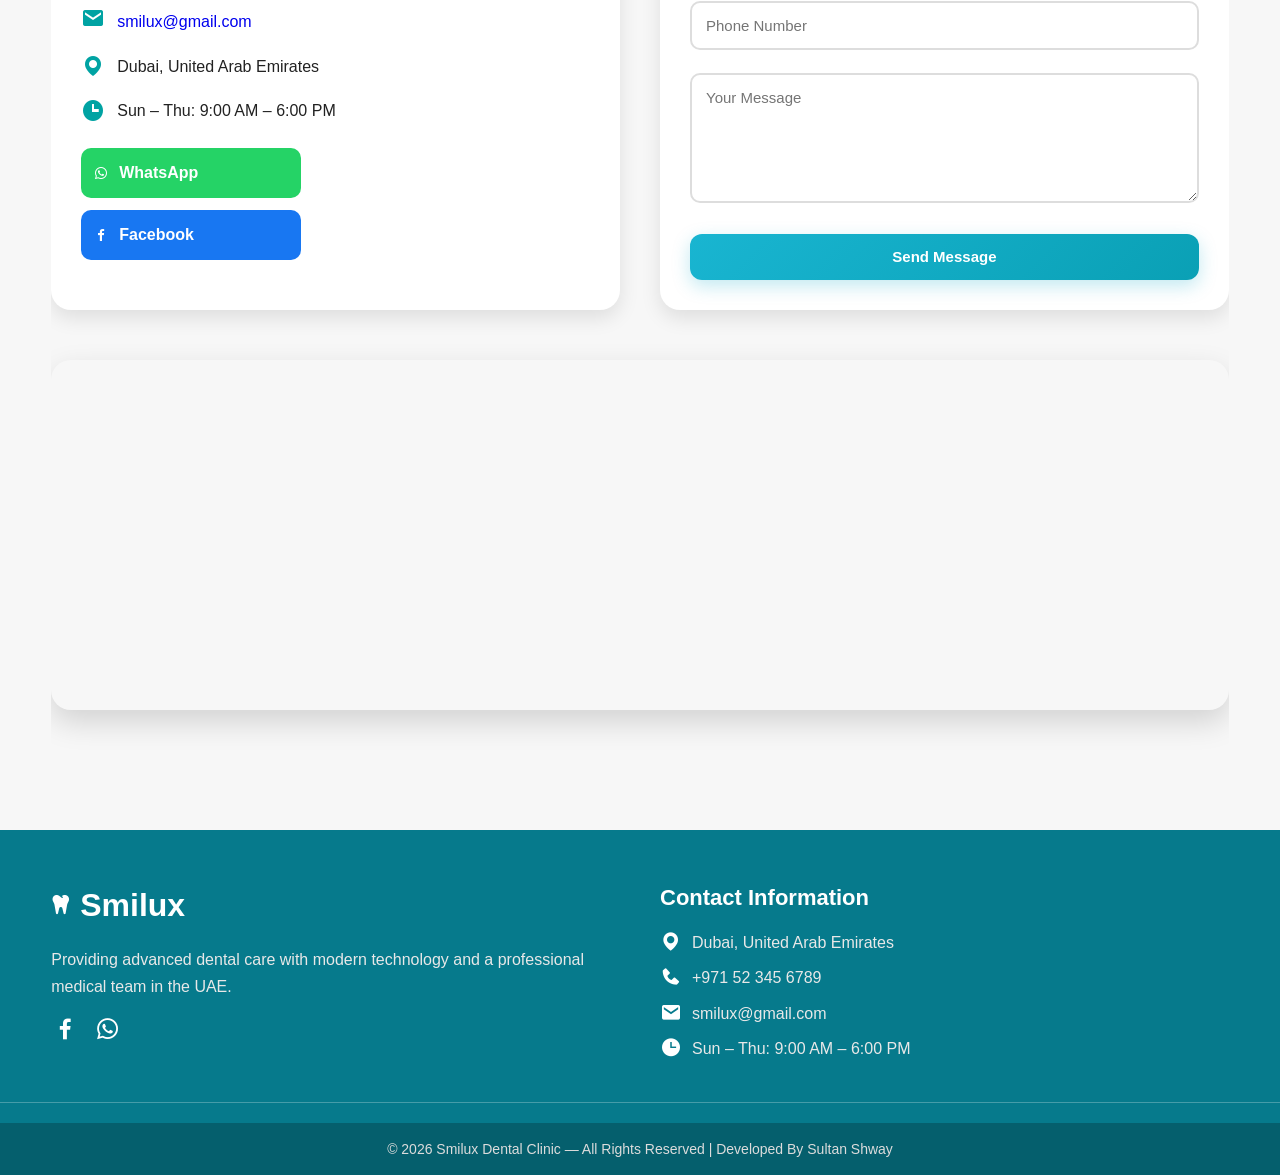
==== commit 74e72dfc: "Add files via upload" ====
--- a/index.html
+++ b/index.html
@@ -60,7 +60,7 @@
 
             <div class="btn-group">
                 <a href="#services" class="btn btn-primary" data-aos="fade-down">Read More</a>
-                <a href="booking.html" target="_blank" class="btn btn-outline" data-aos="fade-down">Book Now</a>
+                <a href="booking.html" class="btn btn-outline" data-aos="fade-down">Book Now</a>
             </div>
         </div>
     </section>
@@ -398,9 +398,6 @@
     </button>
 
 
-
-
-
     <!-- AOS -->
     <script src="https://unpkg.com/aos@2.3.1/dist/aos.js"></script>
     <script>AOS.init();</script>
--- a/style.css
+++ b/style.css
@@ -11,146 +11,45 @@
     --light: #f2fcfd;
     --text-dark: #222;
     --text-gray: #666;
+    --text-muted: #777;
     --bg-light: #f7f7f7;
     --bg-hero: #ddd9d6;
+    --card-bg: #fff;
+    --section-bg: #fff;
+    --border-soft: rgba(0, 0, 0, 0.08);
+    --shadow-soft: 0 8px 20px rgba(0, 0, 0, 0.1);
+    --shadow-strong: 0 12px 25px rgba(0, 0, 0, 0.25);
     --space-sm: 15px;
     --space-md: 30px;
     --space-lg: 60px;
     --radius-md: 15px;
     --radius-lg: 20px;
+    --transition: 0.3s ease;
+    --hero-overlay-light: linear-gradient(rgba(255, 255, 255, 0.05), rgba(0, 30, 40, 0.75));
+    --hero-overlay-dark: linear-gradient(
+        to bottom,
+        rgba(0, 16, 24, 0.58) 0%,
+        rgba(0, 14, 20, 0.68) 35%,
+        rgba(0, 11, 17, 0.79) 65%,
+        rgba(0, 8, 14, 0.88) 100%
+    );
 }
 
 :root[data-theme="dark"] {
-    /* الألوان الأساسية */
     --primary: #0aa0b5;
     --accent: #00c2c2;
-
-    /* الخلفيات (Soft Dark عالمي) */
-    --bg-light: #141617;     /* الخلفية العامة */
-    --bg-hero: #1a1d1f;      /* خلفية الهيرو */
-    --light: #121718;        /* خلفية العناصر الثانوية */
-    --card-bg: #1c1f21;      /* خلفية الكروت */
-    --section-bg: #16181a;   /* خلفية الأقسام */
-
-    /* النصوص */
-    --text-dark: #e8e8e8;    /* النص الأساسي */
-    --text-gray: #b8b8b8;    /* النص الثانوي */
-    --text-muted: #8a8a8a;   /* النص الضعيف */
-
-    /* الحدود */
-    --border-soft: rgba(255, 255, 255, 0.06);
-
-    /* الظلال */
-    --shadow-soft: 0 4px 20px rgba(0, 0, 0, 0.35);
-}
-
-
-[data-theme="dark"] body {
-    background: var(--bg-light);
-    color: var(--text-dark);
-}
-
-
-[data-theme="dark"] .top-bar {
-    background: #1c1f21; /* أفتح طبقة */
-    color: var(--text-gray);
-    border-bottom: 1px solid var(--border-soft);
-}
-
-[data-theme="dark"] .top-bar i {
-    color: var(--text-dark);
-}
-
-
-
-[data-theme="dark"] .navbar {
-    background: #181a1c;
-    border-bottom: 1px solid var(--border-soft);
-}
-
-[data-theme="dark"] .navbar a {
-    color: var(--text-dark);
-}
-
-[data-theme="dark"] .navbar a:hover {
-    color: var(--accent);
-}
-
-[data-theme="dark"] .navbar i {
-    color: var(--text-dark);
-}
-
-/* زر أساسي */
-.btn-primary {
-    background: #0aa0b5;
-    color: #fff;
-    border: none;
-    padding: 12px 28px;
-    border-radius: 6px;
-    transition: 0.3s ease;
-}
-
-.btn-primary:hover {
-    background: #00c2c2;
-}
-
-/* زر ثانوي */
-.btn-secondary {
-    background: #2a2a2a;
-    color: #fff;
-    border: none;
-    padding: 12px 28px;
-    border-radius: 6px;
-    transition: 0.3s ease;
-}
-
-.btn-secondary:hover {
-    background: #3a3a3a;
-}
-
-/* تثبيت الأزرار في الوضع الداكن */
-[data-theme="dark"] .btn-primary {
-    background: #0aa0b5 !important;
-    color: #fff !important;
-}
-
-[data-theme="dark"] .btn-primary:hover {
-    background: #00c2c2 !important;
-}
-
-[data-theme="dark"] .btn-secondary {
-    background: #2a2a2a !important;
-    color: #fff !important;
-}
-
-[data-theme="dark"] .btn-secondary:hover {
-    background: #3a3a3a !important;
-}
-[data-theme="dark"] i,
-[data-theme="dark"] svg {
-    color: var(--text-dark) !important;
-    fill: var(--text-dark) !important;
-}
-[data-theme="dark"] .card,
-[data-theme="dark"] .service-card,
-[data-theme="dark"] .box,
-[data-theme="dark"] .team-card {
-    background: var(--card-bg);
-    border: 1px solid var(--border-soft);
-    box-shadow: var(--shadow-soft);
-    color: var(--text-dark);
-}
-[data-theme="dark"] h1,
-[data-theme="dark"] h2,
-[data-theme="dark"] h3 {
-    color: var(--text-dark);
-}
-
-[data-theme="dark"] p,
-[data-theme="dark"] li {
-    color: var(--text-gray);
-}
-
+    --light: #161b1d;
+    --text-dark: #edf2f3;
+    --text-gray: #bcc8cb;
+    --text-muted: #8fa1a6;
+    --bg-light: #111516;
+    --bg-hero: #171c1e;
+    --card-bg: #1a2022;
+    --section-bg: #14191b;
+    --border-soft: rgba(255, 255, 255, 0.08);
+    --shadow-soft: 0 10px 25px rgba(0, 0, 0, 0.28);
+    --shadow-strong: 0 16px 36px rgba(0, 0, 0, 0.36);
+}
 
 html {
     scroll-behavior: smooth;
@@ -162,22 +61,6 @@
     line-height: 1.6;
     overflow-x: hidden;
     position: relative;
-
-}
-
-
-
-.theme-toggle {
-    font-size: 24px;
-    cursor: pointer;
-    margin-left: 15px;
-    display: flex;
-    align-items: center;
-}
-
-.theme-toggle i {
-    pointer-events: none;
-    color: var(--primary);
 }
 
 img,
@@ -203,48 +86,177 @@
     text-align: center;
 }
 
+.theme-toggle {
+    font-size: 24px;
+    cursor: pointer;
+    margin-left: 15px;
+    display: flex;
+    align-items: center;
+}
+
+.theme-toggle i {
+    pointer-events: none;
+    color: var(--primary);
+}
+
+.btn,
+.btn-primary,
+.btn-secondary,
+.btn-sub {
+    display: flex;
+    align-items: center;
+    justify-content: center;
+    border: none;
+    cursor: pointer;
+    text-decoration: none;
+    transition: var(--transition);
+    font-weight: 700;
+}
+
 .btn {
-    display: inline-flex;
-    align-items: center;
-    justify-content: center;
     min-height: 46px;
-    padding: 12px 20px;
+    padding: 12px 16px;
     border-radius: 8px;
-    cursor: pointer;
-    font-weight: 700;
-    border: none;
-    transition: 0.3s ease;
     font-size: 15px;
-    text-decoration: none;
     text-align: center;
 }
 
+.btn:hover,
+.btn-sub:hover,
+.back-btn:hover {
+    transform: translateY(-3px);
+}
+
 .btn-primary {
-    background: var(--accent);
-    color: #fff;
+    background: linear-gradient(135deg, #19b5d1, #0aa0b5);
+    color: #fff;
+    padding: 12px 18px;
+    border-radius: 12px;
+    box-shadow: 0 6px 18px rgba(10, 166, 200, 0.25);
+}
+
+.btn-primary:hover {
+    background: linear-gradient(135deg, #21bfdc, #0895a9);
+    box-shadow: 0 10px 25px rgba(10, 166, 200, 0.35);
+}
+
+.btn-secondary {
+    background: #2a2a2a;
+    color: #fff;
+    padding: 12px 28px;
+    border-radius: 10px;
+}
+
+.btn-secondary:hover {
+    background: #3a3a3a;
 }
 
 .btn-outline {
     background: transparent;
-    border: 1px solid var(--accent);
-    color: #fff;
-}
-
-.btn:hover {
-    transform: scale(1.05);
+    border: 1px solid rgba(255, 255, 255, 0.7);
+    color: #fff;
+        border-radius: 12px;
+
+}
+
+.box,
+.card,
+.team-card,
+.contact-info,
+.contact-form,
+.booking-box {
+    background: var(--card-bg);
+    border-radius: var(--radius-md);
+    box-shadow: var(--shadow-soft);
 }
 
 .box {
-    background: #fff;
-    border-radius: var(--radius-md);
     padding: 25px;
-    box-shadow: 0 8px 20px rgba(0, 0, 0, 0.1);
-    transition: 0.3s ease;
+    transition: var(--transition);
 }
 
 .box:hover {
     transform: translateY(-10px);
-    box-shadow: 0 12px 25px rgba(0, 0, 0, 0.25);
+    box-shadow: var(--shadow-strong);
+}
+
+h1,
+h2,
+h3,
+h4 {
+    color: var(--text-dark);
+}
+
+p,
+li {
+    color: var(--text-gray);
+}
+
+/* Dark mode global adjustments */
+[data-theme="dark"] .top-bar,
+[data-theme="dark"] .navbar,
+[data-theme="dark"] .card,
+[data-theme="dark"] .service-card,
+[data-theme="dark"] .box,
+[data-theme="dark"] .team-card,
+[data-theme="dark"] .contact-info,
+[data-theme="dark"] .contact-form,
+[data-theme="dark"] .booking-box {
+    border: 1px solid var(--border-soft);
+}
+
+[data-theme="dark"] .top-bar {
+    background: #162629;
+    color: var(--text-gray);
+}
+
+[data-theme="dark"] .footer {
+    background: #162629;
+}
+
+[data-theme="dark"] .footer-bottom {
+    background: #162629;
+}
+
+[data-theme="dark"] .navbar {
+    background: #181d1f;
+}
+
+[data-theme="dark"] .navbar a,
+[data-theme="dark"] .navbar i,
+[data-theme="dark"] .top-bar i,
+[data-theme="dark"] .contact-link,
+[data-theme="dark"] .info-item,
+[data-theme="dark"] label {
+    color: var(--text-dark);
+}
+
+[data-theme="dark"] .btn-primary,
+[data-theme="dark"] .btn-sub {
+    background: linear-gradient(135deg, #0aa0b5, #067a8c);
+    box-shadow: 0 6px 18px rgba(10, 166, 200, 0.25);
+    color: #fff;
+}
+
+[data-theme="dark"] .btn-primary:hover,
+[data-theme="dark"] .btn-sub:hover {
+    background: linear-gradient(135deg, #13b7cb, #07889a);
+    box-shadow: 0 10px 25px rgba(10, 166, 200, 0.3);
+}
+
+[data-theme="dark"] .btn-secondary {
+    background: #2a2a2a;
+    color: #fff;
+}
+
+[data-theme="dark"] .btn-secondary:hover {
+    background: #3a3a3a;
+}
+
+[data-theme="dark"] i,
+[data-theme="dark"] svg {
+    color: var(--text-dark);
+    fill: currentColor;
 }
 
 /* التوب بار */
@@ -307,10 +319,15 @@
     text-decoration: none;
     color: var(--primary);
     font-weight: 500;
-    transition: 0.3s;
-}
-
-.nav-links a:hover {
+    transition: var(--transition);
+}
+
+.nav-links a:hover,
+.contact-link:hover,
+.card i:hover,
+.feature .icon:hover,
+.icon-link:hover i,
+.footer-socials a:hover {
     color: var(--accent);
 }
 
@@ -323,10 +340,8 @@
 
 /* الهيرو */
 .hero {
-    height: 118vh;
-    background: linear-gradient(rgba(255, 255, 255, 0.05), rgba(0, 30, 40, 0.75)), url("imegs/img1.jpg") no-repeat center/cover;
-    background-size: cover;
-    background-position: center;
+    height: 112vh;
+    background: var(--hero-overlay-light), url("imegs/img1.jpg") no-repeat center/cover;
     display: flex;
     align-items: center;
     color: #fff;
@@ -334,45 +349,26 @@
 }
 
 [data-theme="dark"] .hero {
-    background:
-        linear-gradient(
-            to bottom,
-            rgba(0, 20, 28, 0.48) 0%,
-            rgba(0, 18, 26, 0.60) 35%,
-            rgba(0, 15, 22, 0.72) 65%,
-            rgba(0, 12, 18, 0.82) 100%
-        ),
-        url("imegs/img1.jpg") no-repeat center/cover;
+    background: var(--hero-overlay-dark), url("imegs/img1.jpg") no-repeat center/cover;
 }
 
 [data-theme="dark"] .hero h1,
 [data-theme="dark"] .hero p {
-    color: var(--text-dark);
-}
-
-
-
-
-
-
-
-
+    color: #fff;
+}
 
 .hero h1 {
     max-width: 640px;
     font-size: clamp(2rem, 5vw, 3rem);
     margin-bottom: 20px;
     line-height: 1.2;
+    color: #fff;
 }
 
 .btn-group {
     display: flex;
     gap: 15px;
     flex-wrap: wrap;
-}
-
-.btn-group .btn {
-    transition: all 0.3s ease;
 }
 
 .btn-group .btn:hover {
@@ -383,11 +379,9 @@
     0% {
         transform: scale(1);
     }
-
     50% {
         transform: scale(1.045);
     }
-
     100% {
         transform: scale(1);
     }
@@ -422,12 +416,21 @@
     line-height: 1.7;
 }
 
-/* سكشن الخدمات الطبية */
+/* الخدمات */
+.cards,
+.team-cards {
+    display: grid;
+    gap: 25px;
+}
+
 .cards {
-    display: grid;
     grid-template-columns: repeat(auto-fit, minmax(240px, 1fr));
-    gap: 25px;
     margin-top: 60px;
+}
+
+.team-cards {
+    grid-template-columns: repeat(auto-fit, minmax(240px, 1fr));
+    gap: 30px;
 }
 
 .card {
@@ -438,23 +441,15 @@
     font-size: 45px;
     color: var(--accent);
     margin-bottom: 15px;
-}
-
-.card i:hover {
-    color: var(--primary);
+    transition: var(--transition);
 }
 
 .card h4 {
     font-size: 20px;
-    color: var(--text-dark);
     margin-bottom: 10px;
 }
 
-.card p {
-    color: var(--text-gray);
-}
-
-/* سكشن ال أباوت */
+/* about */
 .about-content {
     margin-top: var(--space-lg);
     display: grid;
@@ -486,23 +481,18 @@
     font-size: 40px;
     color: var(--accent);
     min-width: 40px;
-}
-
-.feature .icon:hover {
-    color: var(--primary);
+    transition: var(--transition);
 }
 
 .feature h3 {
     font-size: 22px;
-    color: var(--text-dark);
 }
 
 .feature p {
-    color: var(--text-gray);
     line-height: 1.5;
 }
 
-/* سكشن المعرض السلايدر */
+/* gallery */
 .gallery-hero {
     width: 100%;
     height: clamp(240px, 50vw, 480px);
@@ -526,12 +516,10 @@
         opacity: 0;
         transform: scale(1.08) translateX(20px);
     }
-
     50% {
         opacity: 0.5;
         transform: scale(1.03) translateX(10px);
     }
-
     100% {
         opacity: 1;
         transform: scale(1) translateX(0);
@@ -542,8 +530,14 @@
     animation: heroTransition 1s ease forwards;
 }
 
+.gallery-grid,
+.contact-wrapper,
+.footer-content {
+    display: grid;
+    gap: 40px;
+}
+
 .gallery-grid {
-    display: grid;
     grid-template-columns: repeat(2, minmax(0, 1fr));
     gap: 25px;
     margin-top: 30px;
@@ -571,7 +565,7 @@
     content: "";
     position: absolute;
     inset: 0;
-    background: linear-gradient(to bottom, rgba(0, 0, 0, 0.0), rgba(0, 0, 0, 0.25));
+    background: linear-gradient(to bottom, rgba(0, 0, 0, 0), rgba(0, 0, 0, 0.25));
     opacity: 0;
     transition: opacity 0.35s ease;
     pointer-events: none;
@@ -591,13 +585,7 @@
     opacity: 0.6;
 }
 
-/* سكشن الفريق الطبي */
-.team-cards {
-    display: grid;
-    grid-template-columns: repeat(auto-fit, minmax(240px, 1fr));
-    gap: 30px;
-}
-
+/* team */
 .team-card {
     padding: 40px;
     border-radius: 20px;
@@ -627,12 +615,10 @@
 
 .team-card h3 {
     font-size: 20px;
-    color: var(--text-dark);
     margin-bottom: 5px;
 }
 
 .team-card p {
-    color: var(--text-gray);
     font-size: 15px;
 }
 
@@ -645,11 +631,10 @@
     transform: translateY(-6px) rotate(3deg);
 }
 
-/* سكشن التواصل */
-.contact-wrapper {
-    display: grid;
+/* contact */
+.contact-wrapper,
+.footer-content {
     grid-template-columns: repeat(2, minmax(0, 1fr));
-    gap: 40px;
 }
 
 .contact-info,
@@ -666,7 +651,6 @@
 }
 
 .contact-info .info-text {
-    color: var(--text-gray);
     margin-bottom: 25px;
 }
 
@@ -675,7 +659,6 @@
     align-items: center;
     gap: 12px;
     margin-bottom: 18px;
-    color: var(--text-dark);
     word-break: break-word;
 }
 
@@ -686,42 +669,32 @@
 }
 
 .contact-link {
-    color: var(--text-dark);
     text-decoration: none;
-    transition: 0.3s;
+    transition: var(--transition);
     overflow-wrap: anywhere;
 }
 
-.contact-link:hover {
-    color: var(--accent);
-}
-
 .icon-link i {
-    transition: 0.3s;
+    transition: var(--transition);
 }
 
 .icon-link:hover i {
     animation: shake 0.4s ease;
-    color: var(--primary);
 }
 
 @keyframes shake {
     0% {
         transform: translateX(0);
     }
-
     25% {
         transform: translateX(-3px);
     }
-
     50% {
         transform: translateX(3px);
     }
-
     75% {
         transform: translateX(-3px);
     }
-
     100% {
         transform: translateX(0);
     }
@@ -744,7 +717,7 @@
     color: #fff;
     font-weight: 600;
     text-decoration: none;
-    transition: 0.3s;
+    transition: var(--transition);
 }
 
 .whatsapp-btn {
@@ -753,7 +726,6 @@
 
 .whatsapp-btn:hover {
     background: #1ebe5d;
-    transform: translateY(-3px);
 }
 
 .facebook-btn {
@@ -762,7 +734,6 @@
 
 .facebook-btn:hover {
     background: #0f5fcc;
-    transform: translateY(-3px);
 }
 
 .form-group {
@@ -779,7 +750,18 @@
     border: 2px solid #ddd;
     outline: none;
     font-size: 15px;
-    transition: 0.3s;
+    transition: var(--transition);
+    background: #fff;
+    color: var(--text-dark);
+}
+
+[data-theme="dark"] .contact-form input,
+[data-theme="dark"] .contact-form textarea,
+[data-theme="dark"] input,
+[data-theme="dark"] select {
+    background: #0f1416;
+    border-color: rgba(255, 255, 255, 0.08);
+    color: var(--text-dark);
 }
 
 .contact-form input:focus,
@@ -795,7 +777,7 @@
 }
 
 .error {
-    color: red;
+    color: #e25555;
     font-size: 13px;
     margin-top: 4px;
     display: none;
@@ -803,7 +785,7 @@
 
 .success-msg,
 .success {
-    color: green;
+    color: #1f9f54;
     margin-top: 10px;
     display: none;
     font-weight: 600;
@@ -816,18 +798,12 @@
     box-shadow: 0 12px 30px rgba(0, 0, 0, 0.15);
 }
 
-/* القسم السفلي للموقع */
+/* footer */
 .footer {
     background: var(--primary);
     color: #fff;
     padding: 50px 0 0;
     margin-top: 60px;
-}
-
-.footer-content {
-    display: grid;
-    grid-template-columns: repeat(2, minmax(0, 1fr));
-    gap: 40px;
 }
 
 .footer-col {
@@ -844,9 +820,13 @@
     flex-wrap: wrap;
 }
 
+.footer-text,
+.footer-col p {
+    color: #e8e8e8;
+}
+
 .footer-text {
     margin: 15px 0 20px;
-    color: #e8e8e8;
     line-height: 1.7;
 }
 
@@ -855,15 +835,11 @@
     gap: 15px;
 }
 
-.footer-socials a {
+.footer-socials a,
+.footer-socials a i {
     font-size: 28px;
-    color: #fff;
-    transition: 0.3s;
-}
-
-.footer-socials a:hover {
-    color: var(--accent);
-    transform: translateY(-4px);
+    color: #fff !important;
+    transition: var(--transition);
 }
 
 .footer-col h3 {
@@ -877,12 +853,11 @@
     display: flex;
     align-items: flex-start;
     gap: 10px;
-    color: #e8e8e8;
 }
 
 .footer-col i {
     font-size: 22px;
-    color: var(--light);
+    color: #fff !important;
     flex-shrink: 0;
 }
 
@@ -918,23 +893,27 @@
     align-items: center;
     justify-content: center;
     box-shadow: 0 6px 18px rgba(0, 0, 0, 0.25);
-    transition: 0.3s ease;
+    transition: var(--transition);
     z-index: 999;
 }
 
 .back-to-top:hover {
     background: var(--primary);
-    transform: translateY(-4px);
-}
-
-/* صفحة الحجز ال booking */
+}
+
+/* booking */
 .booking-header {
     text-align: center;
-    min-height: 90px;
+    height: 120px;
     width: 100%;
-    background-color: #00a3a3;
+    background-color: var(--accent);
     color: #fff;
     padding: 20px 16px;
+}
+
+.booking-header h1,
+.booking-header h2 {
+    color: #fff;
 }
 
 .booking-header h1 {
@@ -950,8 +929,12 @@
     display: flex;
     align-items: center;
     justify-content: center;
-    margin-top: 40px;
+    margin-top: 15px;
     padding: 0 16px 40px;
+}
+
+.booking-page h2{
+    color: var(--accent);
 }
 
 .header {
@@ -964,21 +947,21 @@
 .header h1 {
     margin: 0;
     font-size: 36px;
+    color: #fff;
 }
 
 .header p {
     margin-top: 10px;
     font-size: 18px;
     opacity: 0.9;
+    color: rgba(255, 255, 255, 0.9);
 }
 
 .booking-box {
     max-width: 600px;
-    margin: 40px auto;
-    background: white;
+    margin: 20px auto;
     padding: 35px;
     border-radius: 18px;
-    box-shadow: 0 10px 35px rgba(0, 0, 0, 0.08);
 }
 
 form {
@@ -1001,6 +984,11 @@
     border-radius: 10px;
     border: 1.5px solid #d4e6ea;
     padding: 2px;
+}
+
+[data-theme="dark"] .select-wrapper {
+    background: #12191b;
+    border-color: rgba(255, 255, 255, 0.08);
 }
 
 .select-wrapper::after {
@@ -1025,12 +1013,20 @@
 select option {
     padding: 12px;
     background: #ffffff;
+    color: #222;
     border-bottom: 1px solid #eef4f6;
 }
 
-select option:hover {
-    background: #e8faff !important;
-    color: #0aa6c8;
+[data-theme="dark"] select option {
+    background: #0f1416;
+    color: #edf2f3;
+}
+
+[data-theme="dark"] select option:checked,
+[data-theme="dark"] select option:hover,
+[data-theme="dark"] select option:focus {
+    background: #0aa0b5;
+    color: #ffffff;
 }
 
 select::-webkit-scrollbar {
@@ -1047,23 +1043,210 @@
 }
 
 .btn-sub {
-    background: #0aa6c8;
-    color: white;
+    width: 60%;
     padding: 14px;
+    background: linear-gradient(135deg, #19b5d1, #0aa0b5);
+    color: #fff;
+    border-radius: 12px;
+    font-size: 16px;
+    align-self: center;
+    box-shadow: 0 6px 18px rgba(10, 166, 200, 0.25);
+}
+
+.btn-sub:hover {
+    background: linear-gradient(135deg, #21bfdc, #0895a9);
+    box-shadow: 0 10px 25px rgba(10, 166, 200, 0.35);
+}
+
+.btn-sub:active,
+.back-btn:active {
+    transform: scale(0.94);
+}
+
+.back-container {
+    width: 100%;
+    display: flex;
+    justify-content: center;
+}
+
+.back-btn {
+    width: 55px;
+    height: 55px;
+    border-radius: 50%;
     border: none;
+    background: #e6f7f8;
+    color: #0aa6c8;
+    font-size: 20px;
+    display: flex;
+    align-items: center;
+    justify-content: center;
+    cursor: pointer;
+    box-shadow: 0 6px 20px rgba(0, 0, 0, 0.12);
+    transition: var(--transition);
+    margin-bottom: 10px;
+}
+
+[data-theme="dark"] .back-btn {
+    background: #1f2a2c;
+    color: #7ce7ff;
+    box-shadow: 0 6px 20px rgba(255, 255, 255, 0.08);
+}
+
+[data-theme="dark"] .back-btn:hover {
+    background: #253336;
+}
+
+
+.smart-booking-box {
+    max-width: 1100px;
+}
+
+.smart-booking-form {
+    display: grid;
+    grid-template-columns: repeat(2, minmax(0, 1fr));
+    gap: 10px 22px;
+    align-items: start;
+}
+
+.smart-booking-form .form-group {
+    margin-bottom: 0;
+}
+
+.smart-booking-form .form-group:nth-child(3),
+.smart-booking-form .booking-divider,
+.smart-booking-form .form-group:nth-child(8),
+.smart-booking-form .booking-summary,
+.smart-booking-form .btn-sub,
+.smart-booking-form .success-msg {
+    grid-column: 1 / -1;
+}
+
+.time-slots {
+    display: grid;
+    grid-template-columns: repeat(auto-fit, minmax(120px, 1fr));
+    gap: 10px;
+    margin-top: 10px;
+}
+
+.time-slot {
+    min-height: 44px;
+    padding: 10px 12px;
+    border: 1.5px solid #cfe6ea;
     border-radius: 10px;
-    font-size: 18px;
+    background: #ffffff;
+    color: #0a5c6b;
+    font-weight: 600;
     cursor: pointer;
-    transition: 0.3s ease;
-}
-
-.btn-sub:hover {
-    background: #0886a3;
-    box-shadow: 0 8px 20px rgba(10, 166, 200, 0.35);
-    transform: translateY(-3px);
-}
-
-/* resspon */
+    transition: var(--transition);
+}
+
+.time-slot:hover {
+    border-color: var(--accent);
+    transform: translateY(-2px);
+}
+
+.time-slot.selected {
+    background: linear-gradient(135deg, #19b5d1, #0aa0b5);
+    color: #ffffff;
+    border-color: #0aa0b5;
+}
+
+.time-slot.unavailable {
+    background: #eef3f5;
+    color: #9aa8ad;
+    border-color: #dde7ea;
+    cursor: not-allowed;
+}
+
+.slot-helper,
+.slot-warning {
+    padding: 12px 14px;
+    border-radius: 10px;
+    background: #f3fbfd;
+    color: #0a5c6b;
+    border: 1px dashed #b8dde4;
+}
+
+.slot-warning {
+    background: #fff6ea;
+    color: #9a6500;
+    border-color: #f1d19a;
+}
+
+.booking-divider {
+    height: 1px;
+    background: rgba(0, 0, 0, 0.08);
+    margin: 4px 0;
+}
+
+.booking-summary {
+    padding: 18px;
+    border-radius: 14px;
+    background: #f8feff;
+    border: 1px solid #d7edf1;
+}
+
+.booking-summary h4 {
+    margin-bottom: 12px;
+    color: var(--primary);
+}
+
+.summary-row {
+    display: flex;
+    justify-content: space-between;
+    gap: 16px;
+    padding: 8px 0;
+    border-bottom: 1px solid rgba(0, 0, 0, 0.06);
+}
+
+.summary-row:last-child {
+    border-bottom: none;
+}
+
+[data-theme="dark"] .time-slot {
+    background: #0f1416;
+    color: #edf2f3;
+    border-color: rgba(255, 255, 255, 0.1);
+}
+
+[data-theme="dark"] .time-slot.selected {
+    background: linear-gradient(135deg, #0aa0b5, #067a8c);
+    color: #ffffff;
+    border-color: #0aa0b5;
+}
+
+[data-theme="dark"] .time-slot.unavailable {
+    background: #1a2123;
+    color: #6f8389;
+    border-color: rgba(255, 255, 255, 0.06);
+}
+
+[data-theme="dark"] .slot-helper {
+    background: #10181a;
+    color: #d9e6e8;
+    border-color: rgba(255, 255, 255, 0.12);
+}
+
+[data-theme="dark"] .slot-warning {
+    background: #2a2214;
+    color: #ffd38c;
+    border-color: #5b4820;
+}
+
+[data-theme="dark"] .booking-divider {
+    background: rgba(255, 255, 255, 0.08);
+}
+
+[data-theme="dark"] .booking-summary {
+    background: #10181a;
+    border-color: rgba(255, 255, 255, 0.08);
+}
+
+[data-theme="dark"] .summary-row {
+    border-bottom-color: rgba(255, 255, 255, 0.08);
+}
+
+/* responsive */
 @media (max-width: 992px) {
     .top-flex {
         justify-content: center;
@@ -1087,6 +1270,10 @@
 }
 
 @media (max-width: 768px) {
+    .smart-booking-form {
+        grid-template-columns: 1fr;
+    }
+
     .menu-btn {
         display: block;
     }
@@ -1126,6 +1313,7 @@
 
     .hero {
         min-height: auto;
+        height: 112vh;
         padding: 70px 0;
         text-align: center;
         background-position: center;
@@ -1151,6 +1339,7 @@
 
     .footer {
         margin-top: 40px;
+
     }
 }
 
@@ -1218,4 +1407,37 @@
     .booking-header h1 {
         font-size: 1.6rem;
     }
-}+}
+
+/* ===== Booking form layout only ===== */
+.smart-booking-box {
+    max-width: 1200px;
+    width: 100%;
+}
+
+.smart-booking-form {
+    display: grid;
+    grid-template-columns: repeat(2, minmax(0, 1fr));
+    gap: 18px 22px;
+    align-items: start;
+}
+
+.smart-booking-form .form-group {
+    margin-bottom: 0;
+}
+
+.smart-booking-form .form-group:nth-child(3),
+.smart-booking-form .booking-divider,
+.smart-booking-form .form-group:nth-child(8),
+.smart-booking-form .booking-summary,
+.smart-booking-form .btn-sub,
+.smart-booking-form .success-msg {
+    grid-column: 1 / -1;
+}
+
+@media (max-width: 768px) {
+    .smart-booking-form {
+        grid-template-columns: 1fr;
+    }
+}
+
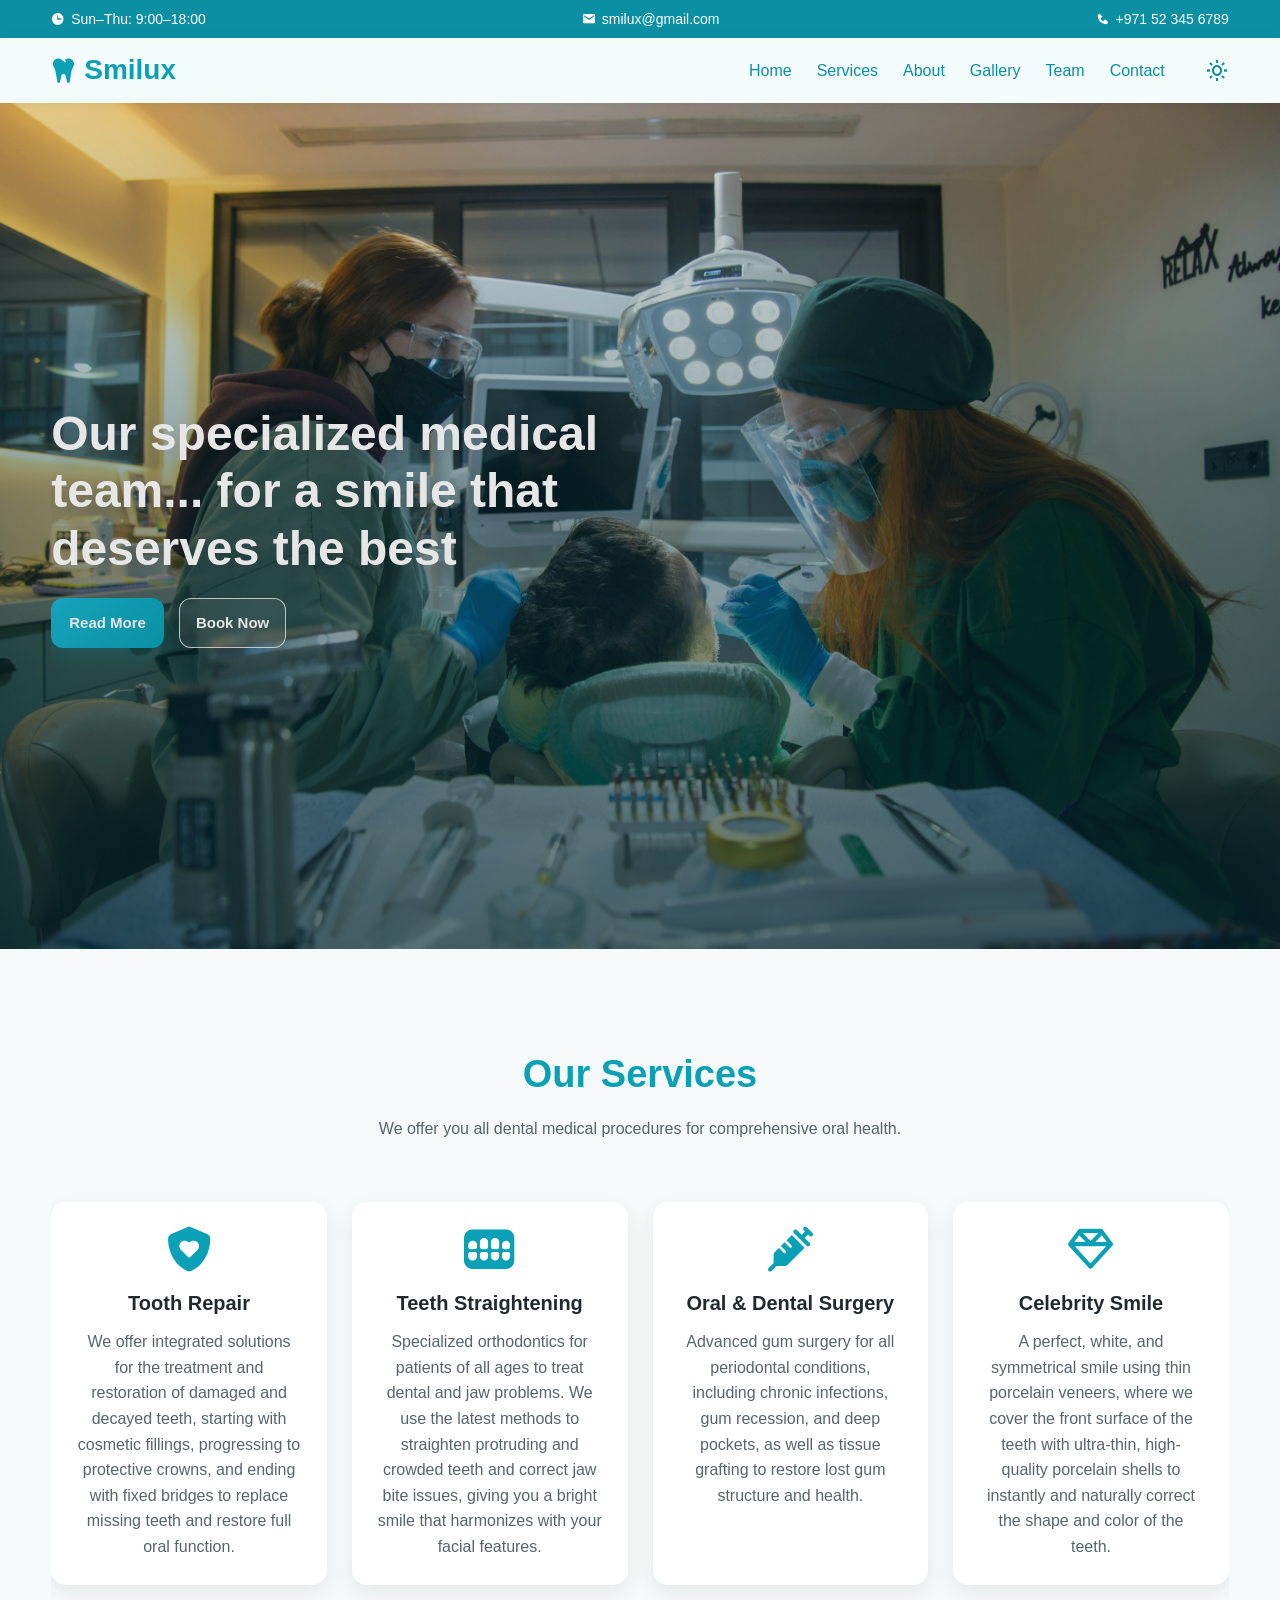
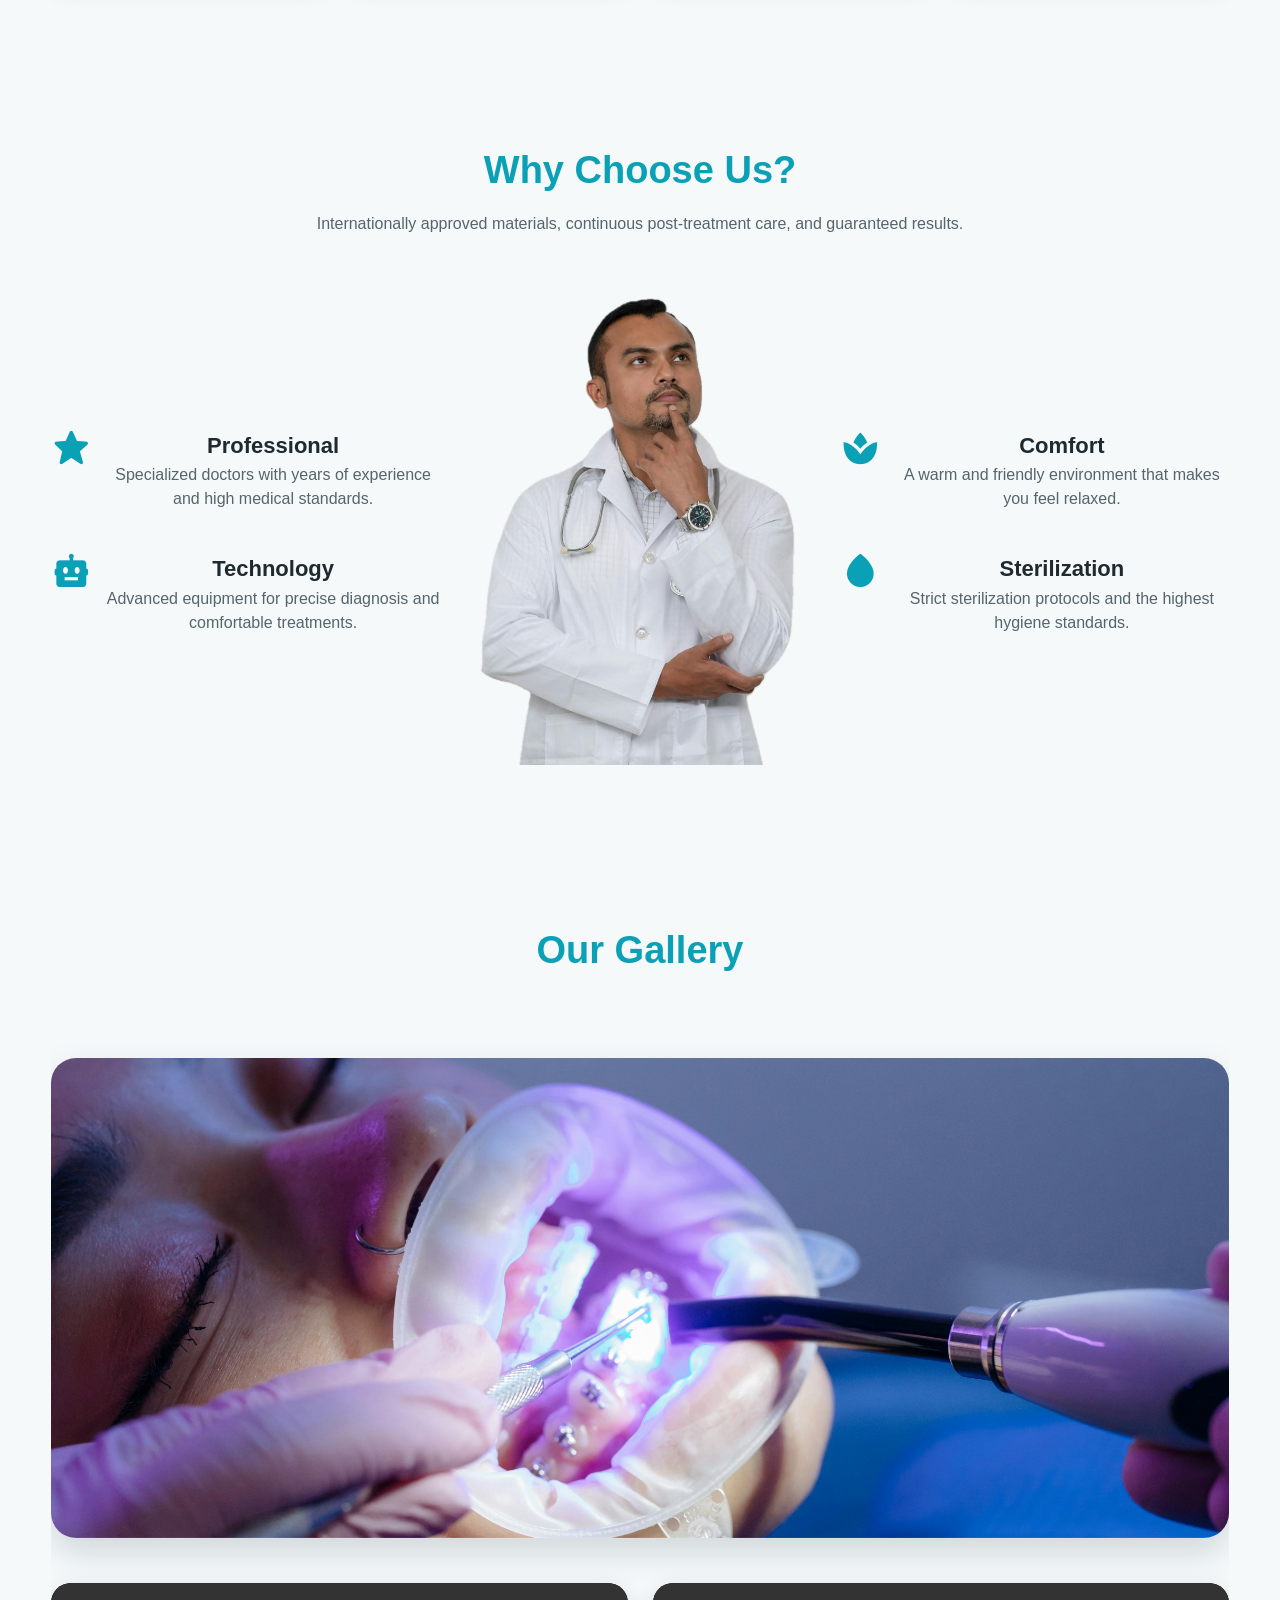
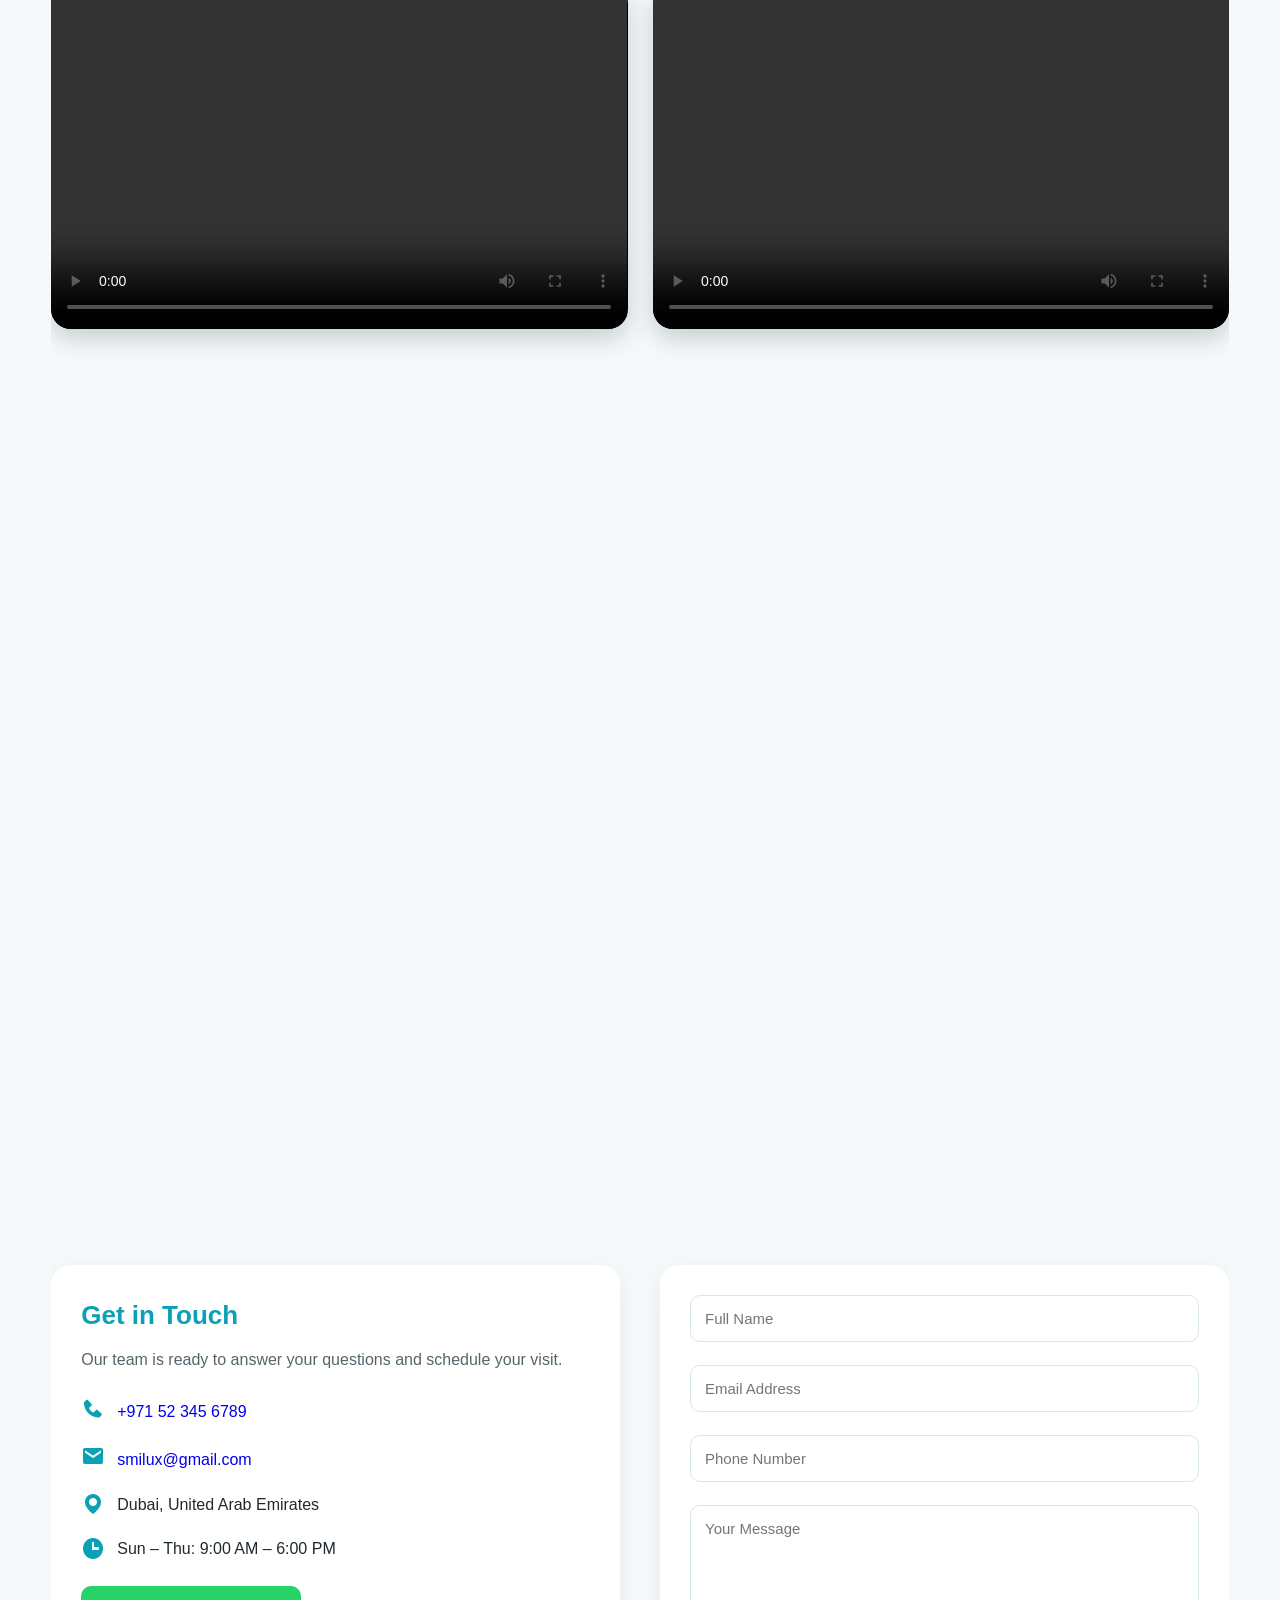
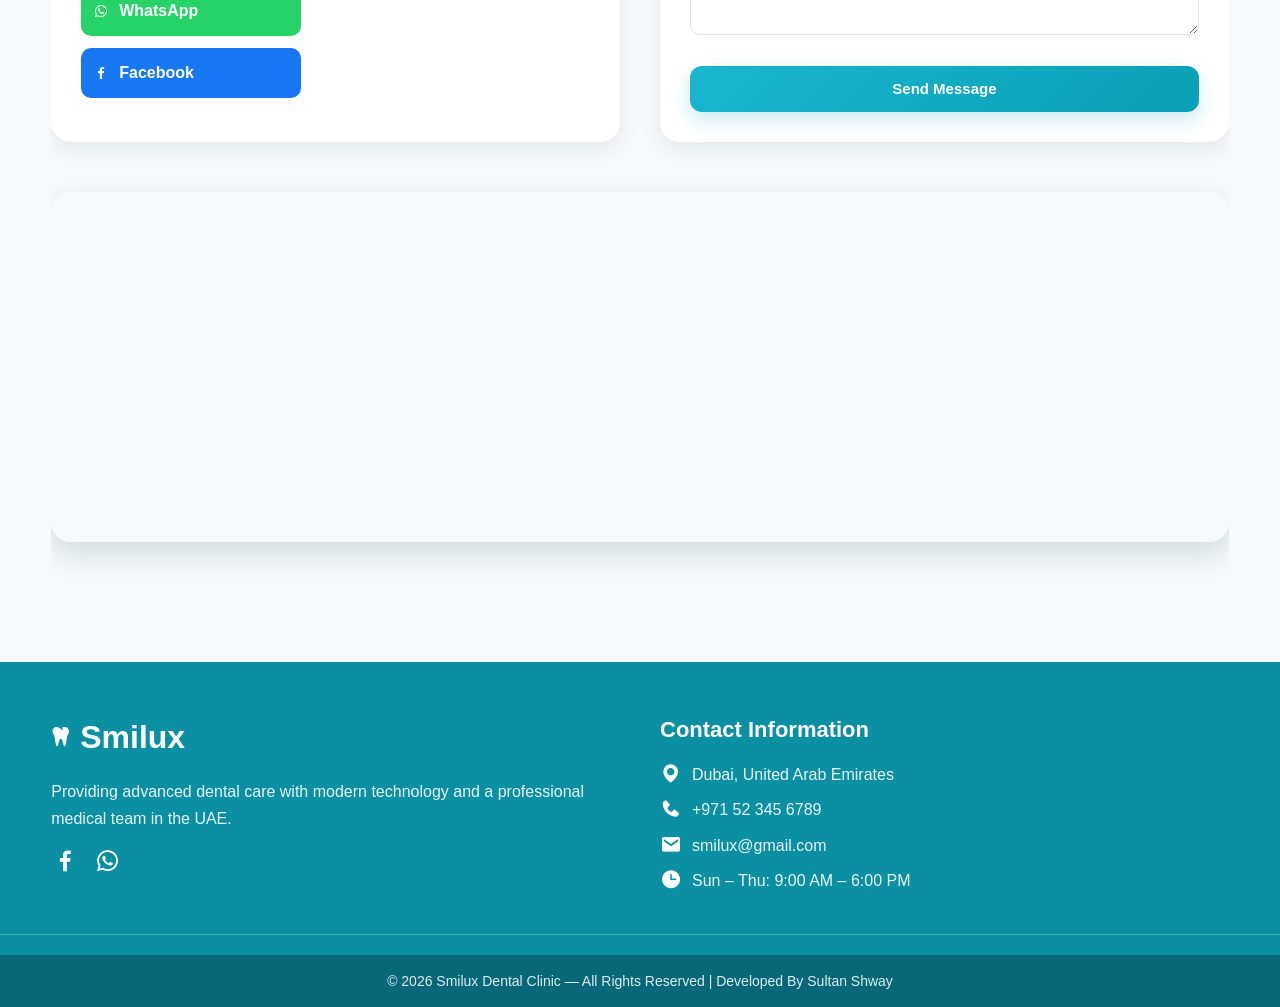
==== commit 514b9fe2: "Add files via upload" ====
--- a/index.html
+++ b/index.html
@@ -189,28 +189,9 @@
                 <div class="g-item">
                     <video src="videos/v2.mp4" controls></video>
                 </div>
-
-                <!-- <div class="g-item">
-                    <video src="videos/v5.mp4" controls></video>
-                </div>
-
-                <div class="g-item">
-                    <video src="videos/v4.mp4" controls></video>
-                </div> -->
-
-                <!-- <div class="g-item">
-                    <video src="videos/v5.mp4" controls></video>
-                </div>
-
-                <div class="g-item">
-                    <video src="videos/v6.mp4" controls></video>
-                </div> -->
-
-            </div>
-
-        </div>
-    </section>
-
+            </div>
+        </div>
+    </section>
 
     <!-- سكشن الفريق الطبي -->
     <section class="team" id="team">
@@ -228,8 +209,8 @@
                     <div class="team-img">
                         <img src="imegs/im11.jpg" alt="Doctor">
                     </div>
-                    <h3>Dr. Ella Jones</h3>
-                    <p>Dental Surgeon</p>
+                    <h3>Dr. Guilia Fisher</h3>
+                    <p>Orthodontics Specialist</p>
                 </div>
                 <!-- الثاني -->
                 <div class="team-card box" data-aos="fade-up">
@@ -250,16 +231,14 @@
                 <!-- الرابع -->
                 <div class="team-card box" data-aos="fade-up">
                     <div class="team-img">
-                        <img src="imegs/img4.jpg" alt="Doctor">
-                    </div>
-                    <h3>Dr. Guilia Fisher</h3>
-                    <p>Orthodontics Specialist</p>
-                </div>
-
-            </div>
-        </div>
-    </section>
-
+                        <img src="imegs/img11.jpg" alt="Doctor">
+                    </div>
+                    <h3>Dr. Ella Jones</h3>
+                    <p>Dental Surgeon</p>
+                </div>
+            </div>
+        </div>
+    </section>
 
     <!-- سكشن التواصل -->
     <section class="contact" id="contact">
--- a/style.css
+++ b/style.css
@@ -6,49 +6,55 @@
 }
 
 :root {
-    --primary: #067a8c;
-    --accent: #00a3a3;
-    --light: #f2fcfd;
-    --text-dark: #222;
-    --text-gray: #666;
-    --text-muted: #777;
-    --bg-light: #f7f7f7;
-    --bg-hero: #ddd9d6;
-    --card-bg: #fff;
-    --section-bg: #fff;
-    --border-soft: rgba(0, 0, 0, 0.08);
-    --shadow-soft: 0 8px 20px rgba(0, 0, 0, 0.1);
-    --shadow-strong: 0 12px 25px rgba(0, 0, 0, 0.25);
+    --primary: #0b8fa3;
+    --primary-dark: #076b7b;
+    --primary-soft: #dff7fa;
+    --accent: #19b5d1;
+    --accent-strong: #0aa0b5;
+    --light: #f4fbfc;
+    --text-dark: #1f2a30;
+    --text-gray: #55656b;
+    --text-muted: #7e9198;
+    --bg-light: #f6f9fa;
+    --bg-hero: #dde7e8;
+    --card-bg: #ffffff;
+    --section-bg: #ffffff;
+    --border-soft: rgba(13, 67, 78, 0.1);
+    --shadow-soft: 0 8px 20px rgba(10, 46, 54, 0.08);
+    --shadow-strong: 0 14px 30px rgba(10, 46, 54, 0.16);
     --space-sm: 15px;
     --space-md: 30px;
     --space-lg: 60px;
     --radius-md: 15px;
     --radius-lg: 20px;
     --transition: 0.3s ease;
-    --hero-overlay-light: linear-gradient(rgba(255, 255, 255, 0.05), rgba(0, 30, 40, 0.75));
-    --hero-overlay-dark: linear-gradient(
-        to bottom,
-        rgba(0, 16, 24, 0.58) 0%,
-        rgba(0, 14, 20, 0.68) 35%,
-        rgba(0, 11, 17, 0.79) 65%,
-        rgba(0, 8, 14, 0.88) 100%
-    );
+    --hero-overlay-light: linear-gradient(to bottom,
+            rgba(255, 255, 255, 0.08) 0%,
+            rgba(10, 70, 84, 0.34) 38%,
+            rgba(7, 52, 64, 0.62) 100%);
+    --hero-overlay-dark: linear-gradient(to bottom,
+            rgba(9, 24, 32, 0.34) 0%,
+            rgba(8, 22, 30, 0.46) 48%,
+            rgba(7, 18, 26, 0.58) 100%);
 }
 
 :root[data-theme="dark"] {
-    --primary: #0aa0b5;
-    --accent: #00c2c2;
-    --light: #161b1d;
-    --text-dark: #edf2f3;
-    --text-gray: #bcc8cb;
-    --text-muted: #8fa1a6;
-    --bg-light: #111516;
-    --bg-hero: #171c1e;
-    --card-bg: #1a2022;
-    --section-bg: #14191b;
+    --primary: #20abc0;
+    --primary-dark: #11879a;
+    --primary-soft: #102126;
+    --accent: #33c7df;
+    --accent-strong: #18aec5;
+    --light: #171d20;
+    --text-dark: #edf4f6;
+    --text-gray: #c0cfd3;
+    --text-muted: #90a5ab;
+    --bg-light: #0f1416;
+    --bg-hero: #151c1f;
+    --card-bg: #182024;
+    --section-bg: #12181b;
     --border-soft: rgba(255, 255, 255, 0.08);
-    --shadow-soft: 0 10px 25px rgba(0, 0, 0, 0.28);
-    --shadow-strong: 0 16px 36px rgba(0, 0, 0, 0.36);
+    --shadow-soft: 0 10px 26px rgba(0, 0, 0, 0.26);
+    --shadow-strong: 0 18px 40px rgba(0, 0, 0, 0.34);
 }
 
 html {
@@ -128,35 +134,40 @@
 }
 
 .btn-primary {
-    background: linear-gradient(135deg, #19b5d1, #0aa0b5);
+    background: linear-gradient(135deg, var(--accent), var(--accent-strong));
     color: #fff;
     padding: 12px 18px;
     border-radius: 12px;
-    box-shadow: 0 6px 18px rgba(10, 166, 200, 0.25);
+    box-shadow: 0 8px 20px rgba(17, 154, 181, 0.22);
 }
 
 .btn-primary:hover {
-    background: linear-gradient(135deg, #21bfdc, #0895a9);
-    box-shadow: 0 10px 25px rgba(10, 166, 200, 0.35);
+    background: linear-gradient(135deg, #29c3de, #1197aa);
+    box-shadow: 0 12px 28px rgba(17, 154, 181, 0.3);
 }
 
 .btn-secondary {
-    background: #2a2a2a;
+    background: var(--primary-dark);
     color: #fff;
     padding: 12px 28px;
     border-radius: 10px;
+    box-shadow: 0 8px 18px rgba(7, 107, 123, 0.18);
 }
 
 .btn-secondary:hover {
-    background: #3a3a3a;
+    background: #0a7f91;
 }
 
 .btn-outline {
-    background: transparent;
-    border: 1px solid rgba(255, 255, 255, 0.7);
-    color: #fff;
-        border-radius: 12px;
-
+    background: rgba(255, 255, 255, 0.08);
+    border: 1px solid rgba(255, 255, 255, 0.78);
+    color: #fff;
+    border-radius: 12px;
+    backdrop-filter: blur(3px);
+}
+
+.btn-outline:hover {
+    background: rgba(255, 255, 255, 0.16);
 }
 
 .box,
@@ -206,20 +217,20 @@
 }
 
 [data-theme="dark"] .top-bar {
-    background: #162629;
+    background: #13282d;
     color: var(--text-gray);
 }
 
 [data-theme="dark"] .footer {
-    background: #162629;
+    background: #12272c;
 }
 
 [data-theme="dark"] .footer-bottom {
-    background: #162629;
+    background: #102126;
 }
 
 [data-theme="dark"] .navbar {
-    background: #181d1f;
+    background: #13191c;
 }
 
 [data-theme="dark"] .navbar a,
@@ -233,24 +244,24 @@
 
 [data-theme="dark"] .btn-primary,
 [data-theme="dark"] .btn-sub {
-    background: linear-gradient(135deg, #0aa0b5, #067a8c);
-    box-shadow: 0 6px 18px rgba(10, 166, 200, 0.25);
+    background: linear-gradient(135deg, var(--accent), var(--primary));
+    box-shadow: 0 8px 20px rgba(24, 174, 197, 0.2);
     color: #fff;
 }
 
 [data-theme="dark"] .btn-primary:hover,
 [data-theme="dark"] .btn-sub:hover {
-    background: linear-gradient(135deg, #13b7cb, #07889a);
-    box-shadow: 0 10px 25px rgba(10, 166, 200, 0.3);
+    background: linear-gradient(135deg, #45d2e6, #1899ae);
+    box-shadow: 0 12px 28px rgba(24, 174, 197, 0.28);
 }
 
 [data-theme="dark"] .btn-secondary {
-    background: #2a2a2a;
+    background: #22343a;
     color: #fff;
 }
 
 [data-theme="dark"] .btn-secondary:hover {
-    background: #3a3a3a;
+    background: #2a4148;
 }
 
 [data-theme="dark"] i,
@@ -288,13 +299,13 @@
     position: sticky;
     top: 0;
     z-index: 100;
-    box-shadow: 0 1px 6px rgba(0, 0, 0, 0.1);
+    box-shadow: 0 1px 10px rgba(11, 58, 69, 0.08);
 }
 
 .logo {
     font-size: clamp(1.5rem, 3vw, 1.75rem);
     font-weight: 700;
-    color: var(--accent);
+    color: var(--accent-strong);
     display: flex;
     align-items: center;
     gap: 8px;
@@ -318,7 +329,7 @@
 .nav-links a {
     text-decoration: none;
     color: var(--primary);
-    font-weight: 500;
+    /* font-weight: 600; */
     transition: var(--transition);
 }
 
@@ -340,8 +351,11 @@
 
 /* الهيرو */
 .hero {
-    height: 112vh;
-    background: var(--hero-overlay-light), url("imegs/img1.jpg") no-repeat center/cover;
+    height: 94vh;
+    background:
+        var(--hero-overlay-light),
+        url("imegs/imghh.jpg") no-repeat center/cover;
+    filter: brightness(0.90);
     display: flex;
     align-items: center;
     color: #fff;
@@ -349,7 +363,7 @@
 }
 
 [data-theme="dark"] .hero {
-    background: var(--hero-overlay-dark), url("imegs/img1.jpg") no-repeat center/cover;
+    background: var(--hero-overlay-dark), url("imegs/imghh.jpg") no-repeat center/cover;
 }
 
 [data-theme="dark"] .hero h1,
@@ -363,6 +377,7 @@
     margin-bottom: 20px;
     line-height: 1.2;
     color: #fff;
+    text-shadow: 0 6px 20px rgba(0, 0, 0, 0.16);
 }
 
 .btn-group {
@@ -379,9 +394,11 @@
     0% {
         transform: scale(1);
     }
+
     50% {
         transform: scale(1.045);
     }
+
     100% {
         transform: scale(1);
     }
@@ -401,7 +418,7 @@
 .team h2,
 .contact h2 {
     font-size: clamp(2rem, 4vw, 2.375rem);
-    color: var(--accent);
+    color: var(--accent-strong);
     margin: 35px auto 10px;
 }
 
@@ -439,7 +456,7 @@
 
 .card i {
     font-size: 45px;
-    color: var(--accent);
+    color: var(--accent-strong);
     margin-bottom: 15px;
     transition: var(--transition);
 }
@@ -479,7 +496,7 @@
 
 .feature .icon {
     font-size: 40px;
-    color: var(--accent);
+    color: var(--accent-strong);
     min-width: 40px;
     transition: var(--transition);
 }
@@ -499,7 +516,7 @@
     border-radius: 25px;
     overflow: hidden;
     margin-bottom: 45px;
-    box-shadow: 0 15px 35px rgba(0, 0, 0, 0.18);
+    box-shadow: 0 15px 35px rgba(10, 46, 54, 0.16);
     position: relative;
 }
 
@@ -516,10 +533,12 @@
         opacity: 0;
         transform: scale(1.08) translateX(20px);
     }
+
     50% {
         opacity: 0.5;
         transform: scale(1.03) translateX(10px);
     }
+
     100% {
         opacity: 1;
         transform: scale(1) translateX(0);
@@ -548,7 +567,7 @@
     overflow: hidden;
     border-radius: 20px;
     background: #000;
-    box-shadow: 0 10px 25px rgba(0, 0, 0, 0.22);
+    box-shadow: 0 10px 25px rgba(10, 46, 54, 0.2);
     transition: transform 0.3s ease, box-shadow 0.3s ease;
     aspect-ratio: 3 / 1.8;
 }
@@ -565,7 +584,7 @@
     content: "";
     position: absolute;
     inset: 0;
-    background: linear-gradient(to bottom, rgba(0, 0, 0, 0), rgba(0, 0, 0, 0.25));
+    background: linear-gradient(to bottom, rgba(0, 0, 0, 0), rgba(0, 0, 0, 0.22));
     opacity: 0;
     transition: opacity 0.35s ease;
     pointer-events: none;
@@ -573,12 +592,12 @@
 
 .g-item:hover {
     transform: translateY(-6px);
-    box-shadow: 0 14px 30px rgba(0, 0, 0, 0.28);
+    box-shadow: 0 14px 30px rgba(10, 46, 54, 0.28);
 }
 
 .g-item:hover video {
     transform: scale(1.05);
-    filter: brightness(0.9);
+    filter: brightness(0.92);
 }
 
 .g-item:hover::after {
@@ -602,8 +621,8 @@
     margin: 0 auto 15px;
     border-radius: 50%;
     overflow: hidden;
-    border: 4px solid var(--accent);
-    box-shadow: 0 8px 20px rgba(0, 0, 0, 0.15);
+    border: 4px solid var(--accent-strong);
+    box-shadow: 0 8px 20px rgba(10, 46, 54, 0.14);
 }
 
 .team-img img {
@@ -624,7 +643,7 @@
 
 .team-card:hover {
     transform: translateY(-10px);
-    box-shadow: 0 15px 35px rgba(0, 0, 0, 0.25);
+    box-shadow: 0 15px 35px rgba(10, 46, 54, 0.22);
 }
 
 .team-card:hover .team-img img {
@@ -646,7 +665,7 @@
 
 .contact-info h3 {
     font-size: 26px;
-    color: var(--accent);
+    color: var(--accent-strong);
     margin-bottom: 10px;
 }
 
@@ -664,7 +683,7 @@
 
 .info-item i {
     font-size: 24px;
-    color: var(--accent);
+    color: var(--accent-strong);
     flex-shrink: 0;
 }
 
@@ -686,15 +705,19 @@
     0% {
         transform: translateX(0);
     }
+
     25% {
         transform: translateX(-3px);
     }
+
     50% {
         transform: translateX(3px);
     }
+
     75% {
         transform: translateX(-3px);
     }
+
     100% {
         transform: translateX(0);
     }
@@ -747,7 +770,7 @@
     width: 100%;
     padding: 14px;
     border-radius: 10px;
-    border: 2px solid #ddd;
+    border: 1.6px solid #d7e6ea;
     outline: none;
     font-size: 15px;
     transition: var(--transition);
@@ -768,7 +791,8 @@
 .contact-form textarea:focus,
 input:focus,
 select:focus {
-    border-color: var(--accent);
+    border-color: var(--accent-strong);
+    box-shadow: 0 0 0 4px rgba(25, 181, 209, 0.12);
 }
 
 .contact-form textarea {
@@ -777,7 +801,7 @@
 }
 
 .error {
-    color: #e25555;
+    color: #df5454;
     font-size: 13px;
     margin-top: 4px;
     display: none;
@@ -785,7 +809,7 @@
 
 .success-msg,
 .success {
-    color: #1f9f54;
+    color: #169953;
     margin-top: 10px;
     display: none;
     font-weight: 600;
@@ -795,7 +819,7 @@
     margin-top: 50px;
     border-radius: var(--radius-lg);
     overflow: hidden;
-    box-shadow: 0 12px 30px rgba(0, 0, 0, 0.15);
+    box-shadow: 0 12px 30px rgba(10, 46, 54, 0.14);
 }
 
 /* footer */
@@ -822,7 +846,7 @@
 
 .footer-text,
 .footer-col p {
-    color: #e8e8e8;
+    color: #e8f4f5;
 }
 
 .footer-text {
@@ -872,9 +896,9 @@
     margin-top: 20px;
     padding: 15px 12px;
     text-align: center;
-    background: #055f6d;
+    background: #086879;
     font-size: 14px;
-    color: #dcdcdc;
+    color: #dcedef;
 }
 
 .back-to-top {
@@ -883,7 +907,7 @@
     right: 25px;
     width: 48px;
     height: 48px;
-    background: var(--accent);
+    background: var(--accent-strong);
     color: #fff;
     border: none;
     border-radius: 50%;
@@ -892,13 +916,13 @@
     display: none;
     align-items: center;
     justify-content: center;
-    box-shadow: 0 6px 18px rgba(0, 0, 0, 0.25);
+    box-shadow: 0 6px 18px rgba(10, 46, 54, 0.22);
     transition: var(--transition);
     z-index: 999;
 }
 
 .back-to-top:hover {
-    background: var(--primary);
+    background: var(--primary-dark);
 }
 
 /* booking */
@@ -906,9 +930,10 @@
     text-align: center;
     height: 120px;
     width: 100%;
-    background-color: var(--accent);
+    background: linear-gradient(135deg, var(--accent), var(--accent-strong));
     color: #fff;
     padding: 20px 16px;
+    box-shadow: 0 8px 22px rgba(17, 154, 181, 0.18);
 }
 
 .booking-header h1,
@@ -933,14 +958,14 @@
     padding: 0 16px 40px;
 }
 
-.booking-page h2{
-    color: var(--accent);
+.booking-page h2 {
+    color: var(--accent-strong);
 }
 
 .header {
     text-align: center;
     padding: 50px 20px;
-    background: linear-gradient(135deg, #0aa6c8, #0ac8b4);
+    background: linear-gradient(135deg, var(--accent), var(--accent-strong));
     color: white;
 }
 
@@ -971,7 +996,8 @@
 }
 
 label {
-    color: #0a5c6b;
+    color: var(--primary-dark);
+    font-weight: 600;
 }
 
 .input-error {
@@ -980,10 +1006,16 @@
 
 .select-wrapper {
     position: relative;
-    background: #f8feff;
+    background: #f7fcfd;
     border-radius: 10px;
     border: 1.5px solid #d4e6ea;
     padding: 2px;
+    transition: var(--transition);
+}
+
+.select-wrapper:focus-within {
+    border-color: var(--accent-strong);
+    box-shadow: 0 0 0 4px rgba(25, 181, 209, 0.12);
 }
 
 [data-theme="dark"] .select-wrapper {
@@ -997,7 +1029,7 @@
     top: 50%;
     right: 14px;
     transform: translateY(-50%);
-    color: #0aa6c8;
+    color: var(--accent-strong);
     pointer-events: none;
     font-size: 18px;
 }
@@ -1025,7 +1057,7 @@
 [data-theme="dark"] select option:checked,
 [data-theme="dark"] select option:hover,
 [data-theme="dark"] select option:focus {
-    background: #0aa0b5;
+    background: var(--accent-strong);
     color: #ffffff;
 }
 
@@ -1034,7 +1066,7 @@
 }
 
 select::-webkit-scrollbar-thumb {
-    background: #0aa6c8;
+    background: var(--accent-strong);
     border-radius: 10px;
 }
 
@@ -1045,17 +1077,17 @@
 .btn-sub {
     width: 60%;
     padding: 14px;
-    background: linear-gradient(135deg, #19b5d1, #0aa0b5);
+    background: linear-gradient(135deg, var(--accent), var(--accent-strong));
     color: #fff;
     border-radius: 12px;
     font-size: 16px;
     align-self: center;
-    box-shadow: 0 6px 18px rgba(10, 166, 200, 0.25);
+    box-shadow: 0 8px 20px rgba(17, 154, 181, 0.22);
 }
 
 .btn-sub:hover {
-    background: linear-gradient(135deg, #21bfdc, #0895a9);
-    box-shadow: 0 10px 25px rgba(10, 166, 200, 0.35);
+    background: linear-gradient(135deg, #29c3de, #1197aa);
+    box-shadow: 0 12px 28px rgba(17, 154, 181, 0.3);
 }
 
 .btn-sub:active,
@@ -1074,28 +1106,27 @@
     height: 55px;
     border-radius: 50%;
     border: none;
-    background: #e6f7f8;
-    color: #0aa6c8;
+    background: var(--primary-soft);
+    color: var(--accent-strong);
     font-size: 20px;
     display: flex;
     align-items: center;
     justify-content: center;
     cursor: pointer;
-    box-shadow: 0 6px 20px rgba(0, 0, 0, 0.12);
+    box-shadow: 0 6px 20px rgba(10, 46, 54, 0.1);
     transition: var(--transition);
     margin-bottom: 10px;
 }
 
 [data-theme="dark"] .back-btn {
-    background: #1f2a2c;
-    color: #7ce7ff;
-    box-shadow: 0 6px 20px rgba(255, 255, 255, 0.08);
+    background: #1d2a2e;
+    color: #8fe7f4;
+    box-shadow: 0 6px 20px rgba(255, 255, 255, 0.06);
 }
 
 [data-theme="dark"] .back-btn:hover {
-    background: #253336;
-}
-
+    background: #25353a;
+}
 
 .smart-booking-box {
     max-width: 1100px;
@@ -1134,21 +1165,21 @@
     border: 1.5px solid #cfe6ea;
     border-radius: 10px;
     background: #ffffff;
-    color: #0a5c6b;
+    color: var(--primary-dark);
     font-weight: 600;
     cursor: pointer;
     transition: var(--transition);
 }
 
 .time-slot:hover {
-    border-color: var(--accent);
+    border-color: var(--accent-strong);
     transform: translateY(-2px);
 }
 
 .time-slot.selected {
-    background: linear-gradient(135deg, #19b5d1, #0aa0b5);
+    background: linear-gradient(135deg, var(--accent), var(--accent-strong));
     color: #ffffff;
-    border-color: #0aa0b5;
+    border-color: var(--accent-strong);
 }
 
 .time-slot.unavailable {
@@ -1163,7 +1194,7 @@
     padding: 12px 14px;
     border-radius: 10px;
     background: #f3fbfd;
-    color: #0a5c6b;
+    color: var(--primary-dark);
     border: 1px dashed #b8dde4;
 }
 
@@ -1175,7 +1206,7 @@
 
 .booking-divider {
     height: 1px;
-    background: rgba(0, 0, 0, 0.08);
+    background: rgba(10, 46, 54, 0.08);
     margin: 4px 0;
 }
 
@@ -1196,7 +1227,7 @@
     justify-content: space-between;
     gap: 16px;
     padding: 8px 0;
-    border-bottom: 1px solid rgba(0, 0, 0, 0.06);
+    border-bottom: 1px solid rgba(10, 46, 54, 0.06);
 }
 
 .summary-row:last-child {
@@ -1204,15 +1235,15 @@
 }
 
 [data-theme="dark"] .time-slot {
-    background: #0f1416;
+    background: #101618;
     color: #edf2f3;
     border-color: rgba(255, 255, 255, 0.1);
 }
 
 [data-theme="dark"] .time-slot.selected {
-    background: linear-gradient(135deg, #0aa0b5, #067a8c);
+    background: linear-gradient(135deg, var(--accent), var(--primary));
     color: #ffffff;
-    border-color: #0aa0b5;
+    border-color: var(--accent);
 }
 
 [data-theme="dark"] .time-slot.unavailable {
@@ -1289,7 +1320,7 @@
         padding: 20px;
         gap: 18px;
         text-align: center;
-        box-shadow: 0 4px 10px rgba(0, 0, 0, 0.1);
+        box-shadow: 0 8px 18px rgba(10, 46, 54, 0.12);
         border-radius: 0 0 16px 16px;
         z-index: 9999;
     }
@@ -1313,10 +1344,10 @@
 
     .hero {
         min-height: auto;
-        height: 112vh;
+        height: 94vh;
         padding: 70px 0;
         text-align: center;
-        background-position: center;
+        background-position: center top;
     }
 
     .hero h1 {
@@ -1339,7 +1370,6 @@
 
     .footer {
         margin-top: 40px;
-
     }
 }
 
@@ -1439,5 +1469,4 @@
     .smart-booking-form {
         grid-template-columns: 1fr;
     }
-}
-
+}
